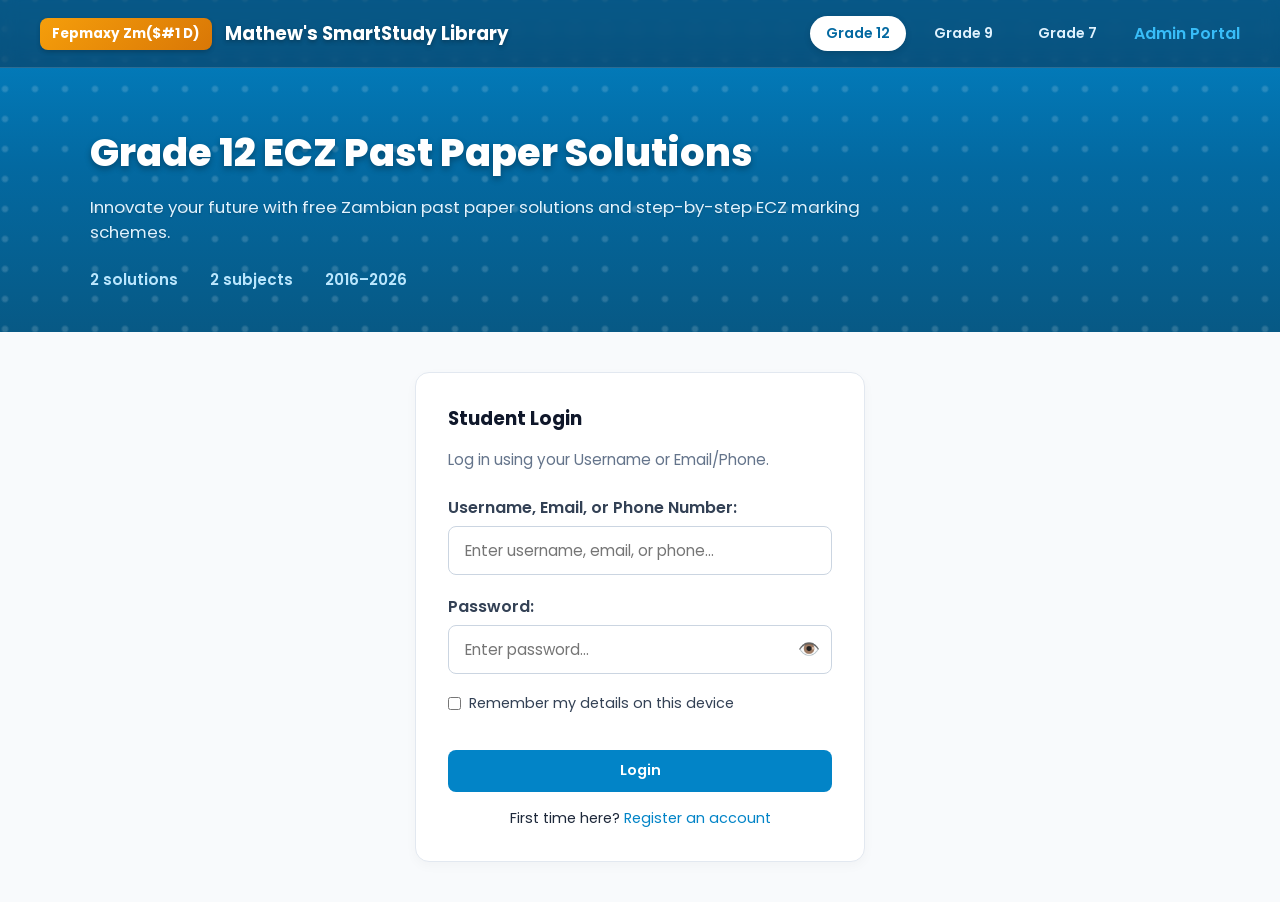
==== index.html @ eaa5ad6e "Add files via upload" ====
<!DOCTYPE html>
<html lang="en">
<head>
  <meta charset="UTF-8">
  <meta name="viewport" content="width=device-width, initial-scale=1.0">
  <title>Mathew's SmartStudy Library | Innovate Your Future</title>
  <link rel="stylesheet" href="css/style.css">
</head>
<body>

  <!-- Water Background Wrapper for Header & Hero -->
  <div class="water-bg-wrapper">
    <!-- Top Header Bar -->
    <header>
      <div class="logo-area">
        <span class="logo-badge">Fepmaxy Zm($#1 D)</span>
        <h1>Mathew's SmartStudy Library</h1>
      </div>
      <nav class="grade-tabs">
        <a href="#" class="grade-tab active" data-level="senior">Grade 12</a>
        <a href="#" class="grade-tab" data-level="junior">Grade 9</a>
        <a href="#" class="grade-tab" data-level="primary">Grade 7</a>
        <a href="admin.html" class="admin-link">Admin Portal</a>
        <button id="headerStudentLogoutBtn" class="header-logout-btn" style="display: none;">Logout</button>
      </nav>
    </header>

    <!-- Hero Banner -->
    <section class="hero-section">
      <div class="hero-content">
        <h2 id="heroTitle">Grade 12 ECZ Past Paper Solutions</h2>
        <p id="heroDesc">Innovate your future with free Zambian past paper solutions and step-by-step ECZ marking schemes.</p>
        <div class="stats-bar">
          <span id="statSolutions">0 solutions</span>
          <span id="statSubjects">0 subjects</span>
          <span id="statYears">2016–2026</span>
        </div>
      </div>
    </section>
  </div>

  <!-- Main Content Area -->
  <main class="container">

    <!-- Student Auth Section -->
    <section id="studentAuthSection" class="admin-box" style="max-width: 450px; margin: 2rem auto;">
      
      <!-- Quick Verification Box -->
      <div id="savedUserLoginBox" style="display: none;">
        <h3 style="margin-bottom: 0.5rem; color: #0f172a;">Welcome Back, <span id="savedUsernameDisplay"></span>!</h3>
        <p style="color: #64748b; margin-bottom: 1.5rem; font-size: 0.95rem;">Enter your password to access the library.</p>
        
        <form id="savedUserForm">
          <div class="form-group">
            <label>Password:</label>
            <div class="password-wrapper">
              <input type="password" id="savedUserPasswordInput" placeholder="Enter password..." required>
              <button type="button" class="toggle-password" id="toggleSavedPass">👁️</button>
            </div>
          </div>
          <button type="submit" class="primary-btn" style="width: 100%;">Verify & Login</button>
        </form>
        <div class="auth-links" style="margin-top: 1rem;">
          <a id="switchAccountBtn">Not you? Switch account</a>
        </div>
        <p id="savedLoginError" style="color: #ef4444; margin-top: 1rem; font-size: 0.9rem; display: none; text-align: center;"></p>
      </div>

      <!-- Full Login / Registration Box -->
      <div id="fullAuthBox">
        <h3 id="authTitle" style="margin-bottom: 1rem; color: #0f172a;">Student Login</h3>
        <p id="authSubtitle" style="color: #64748b; margin-bottom: 1.5rem; font-size: 0.95rem;">Log in using your Username or Email/Phone.</p>
        
        <form id="studentAuthForm">
          <div class="form-group" id="nameFieldGroup" style="display: none;">
            <label>Full Name:</label>
            <input type="text" id="studentNameInput" placeholder="Enter your full name...">
          </div>

          <div class="form-group" id="usernameFieldGroup" style="display: none;">
            <label>Username:</label>
            <input type="text" id="studentUsernameInput" placeholder="Choose a unique username...">
          </div>

          <div class="form-group">
            <label id="identifierLabel">Username, Email, or Phone Number:</label>
            <input type="text" id="studentIdentifierInput" placeholder="Enter username, email, or phone..." required>
          </div>

          <div class="form-group">
            <label>Password:</label>
            <div class="password-wrapper">
              <input type="password" id="studentPasswordInput" placeholder="Enter password..." required>
              <button type="button" class="toggle-password" id="toggleAuthPass">👁️</button>
            </div>
          </div>

          <div class="form-group" style="display: flex; align-items: center; gap: 0.5rem; margin-top: 0.5rem;">
            <input type="checkbox" id="rememberMeCheck" style="width: auto; cursor: pointer;">
            <label for="rememberMeCheck" style="margin-bottom: 0; font-weight: normal; font-size: 0.9rem; cursor: pointer;">Remember my details on this device</label>
          </div>

          <button type="submit" id="authSubmitBtn" class="primary-btn" style="width: 100%; margin-top: 1rem;">Login</button>
        </form>

        <div class="auth-links">
          <span id="authToggleText">First time here? </span>
          <a id="toggleAuthModeBtn">Register an account</a>
        </div>
        <p id="authMessage" style="color: #ef4444; margin-top: 1rem; font-size: 0.9rem; display: none; text-align: center;"></p>
      </div>
    </section>

    <!-- Library Content Section -->
    <div id="studentLibrarySection" style="display: none;">
      <div class="search-filter-box">
        <input type="text" id="searchInput" placeholder="Search subject, year or paper...">
        <div class="subject-pills" id="subjectPillsContainer"></div>
      </div>

      <div class="resource-grid" id="resourceGrid"></div>
    </div>

    <!-- PDF Preview Modal Popup -->
    <div id="pdfModal" style="display: none; position: fixed; top: 0; left: 0; width: 100%; height: 100%; background: rgba(0,0,0,0.7); z-index: 1000; justify-content: center; align-items: center;">
      <div style="background: #fff; width: 90%; max-width: 900px; height: 85%; border-radius: 12px; display: flex; flex-direction: column; overflow: hidden; box-shadow: 0 10px 25px rgba(0,0,0,0.3);">
        <div style="padding: 1rem 1.5rem; background: #0f172a; color: #fff; display: flex; justify-content: space-between; align-items: center;">
          <h3 id="modalPdfTitle" style="font-size: 1.1rem; color: #fff;">PDF Preview</h3>
          <button id="closeModalBtn" style="background: none; border: none; color: #fff; font-size: 1.5rem; cursor: pointer;">&times;</button>
        </div>
        <div style="flex: 1; background: #e2e8f0;">
          <iframe id="pdfFrame" src="" style="width: 100%; height: 100%; border: none;"></iframe>
        </div>
      </div>
    </div>

  </main>

  <script src="js/app.js"></script>
</body>
</html>
---- css/style.css ----
/* Import Google Fonts for high-end modern typography */
@import url('https://fonts.googleapis.com/css2?family=Poppins:wght@400;600;700;800&display=swap');

* {
  box-sizing: border-box;
  margin: 0;
  padding: 0;
  font-family: 'Poppins', sans-serif;
}

body {
  background-color: #f8fafc;
  color: #1e293b;
  line-height: 1.5;
}

/* Animated Blue Water Background Header & Hero */
.water-bg-wrapper {
  background: linear-gradient(180deg, #0284c7 0%, #0369a1 50%, #075985 100%);
  position: relative;
  overflow: hidden;
  color: #ffffff;
}

/* Flowing Water Ripple Effect Overlay */
.water-bg-wrapper::before {
  content: "";
  position: absolute;
  top: -50%;
  left: -50%;
  width: 200%;
  height: 200%;
  background: radial-gradient(circle, rgba(255,255,255,0.15) 10%, transparent 20%);
  background-size: 30px 30px;
  animation: waterFlow 12s linear infinite;
  pointer-events: none;
}

@keyframes waterFlow {
  0% { transform: rotate(0deg) translateY(0); }
  50% { transform: rotate(180deg) translateY(-20px); }
  100% { transform: rotate(360deg) translateY(0); }
}

/* Header Navbar */
header {
  background: rgba(15, 23, 42, 0.4);
  backdrop-filter: blur(8px);
  border-bottom: 1px solid rgba(255, 255, 255, 0.15);
  padding: 1rem 2.5rem;
  display: flex;
  justify-content: space-between;
  align-items: center;
  position: sticky;
  top: 0;
  z-index: 100;
}

.logo-area {
  display: flex;
  align-items: center;
  gap: 0.8rem;
}

.logo-badge {
  background: linear-gradient(135deg, #f59e0b, #d97706);
  color: #fff;
  font-weight: 700;
  padding: 0.35rem 0.75rem;
  border-radius: 8px;
  font-size: 0.85rem;
  box-shadow: 0 2px 4px rgba(0,0,0,0.2);
  white-space: nowrap;
}

header h1 {
  font-size: 1.15rem;
  font-weight: 700;
  color: #ffffff;
  text-shadow: 0 2px 4px rgba(0,0,0,0.3);
}

.grade-tabs {
  display: flex;
  gap: 0.8rem;
  align-items: center;
}

.grade-tab {
  padding: 0.45rem 1rem;
  border-radius: 20px;
  text-decoration: none;
  color: #e0f2fe;
  font-weight: 600;
  font-size: 0.88rem;
  transition: all 0.2s ease;
}

.grade-tab:hover, .grade-tab.active {
  background-color: #ffffff;
  color: #0369a1;
  box-shadow: 0 2px 6px rgba(0,0,0,0.15);
}

header nav a.admin-link {
  color: #38bdf8;
  font-weight: 600;
  text-decoration: none;
  margin-left: 0.5rem;
}

header nav a.admin-link:hover {
  text-decoration: underline;
}

.header-logout-btn {
  color: #fca5a5 !important;
  font-weight: 600;
  cursor: pointer;
  background: rgba(239, 68, 68, 0.2);
  border: 1px solid rgba(239, 68, 68, 0.4);
  font-size: 0.85rem;
  padding: 0.4rem 0.8rem;
  border-radius: 6px;
  transition: all 0.2s;
}

.header-logout-btn:hover {
  background-color: #ef4444;
  color: #fff !important;
}

/* Hero Banner Section */
.hero-section {
  padding: 3.5rem 2.5rem 2.5rem 2.5rem;
  position: relative;
  z-index: 1;
}

.hero-content {
  max-width: 1100px;
  margin: 0 auto;
}

.hero-content h2 {
  font-size: 2.4rem;
  color: #ffffff;
  margin-bottom: 0.8rem;
  font-weight: 800;
  text-shadow: 0 3px 6px rgba(0,0,0,0.3);
}

.hero-content p {
  color: #e0f2fe;
  font-size: 1.05rem;
  max-width: 800px;
  margin-bottom: 1.5rem;
  text-shadow: 0 1px 2px rgba(0,0,0,0.2);
}

.stats-bar {
  display: flex;
  gap: 2rem;
  font-weight: 600;
  color: #bae6fd;
  font-size: 0.95rem;
}

/* Container Layout */
.container {
  max-width: 1100px;
  margin: 2.5rem auto;
  padding: 0 1.5rem;
}

/* Search & Subject Filters */
.search-filter-box {
  background: #ffffff;
  padding: 1.4rem;
  border-radius: 14px;
  box-shadow: 0 4px 12px rgba(0, 0, 0, 0.04);
  border: 1px solid #e2e8f0;
  margin-bottom: 2rem;
}

.search-filter-box input {
  width: 100%;
  padding: 0.85rem 1.1rem;
  font-size: 1rem;
  border: 1px solid #cbd5e1;
  border-radius: 10px;
  outline: none;
  transition: border-color 0.2s;
}

.search-filter-box input:focus {
  border-color: #0284c7;
  box-shadow: 0 0 0 3px rgba(2, 132, 199, 0.15);
}

.subject-pills {
  display: flex;
  flex-wrap: wrap;
  gap: 0.6rem;
  margin-top: 1.2rem;
}

.pill {
  background: #f1f5f9;
  border: 1px solid #cbd5e1;
  color: #334155;
  padding: 0.45rem 1rem;
  border-radius: 20px;
  font-size: 0.88rem;
  font-weight: 600;
  cursor: pointer;
  transition: all 0.2s ease;
}

.pill:hover, .pill.active {
  background: #0284c7;
  border-color: #0284c7;
  color: #ffffff;
  box-shadow: 0 2px 6px rgba(2, 132, 199, 0.3);
}

/* Resource Cards Grid */
.resource-grid {
  display: grid;
  grid-template-columns: repeat(auto-fill, minmax(310px, 1fr));
  gap: 1.6rem;
}

.card {
  background: #ffffff;
  border: 1px solid #e2e8f0;
  border-radius: 14px;
  padding: 1.6rem;
  box-shadow: 0 2px 6px rgba(0,0,0,0.03);
  display: flex;
  flex-direction: column;
  justify-content: space-between;
  transition: transform 0.2s, box-shadow 0.2s;
}

.card:hover {
  transform: translateY(-4px);
  box-shadow: 0 10px 20px rgba(0,0,0,0.06);
}

.card h3 {
  color: #0f172a;
  font-size: 1.15rem;
  margin-bottom: 0.5rem;
  font-weight: 700;
}

.tag {
  display: inline-block;
  background: #e0f2fe;
  color: #0369a1;
  padding: 0.25rem 0.7rem;
  font-size: 0.75rem;
  font-weight: 700;
  border-radius: 20px;
  text-transform: uppercase;
  margin-bottom: 1rem;
}

.card-actions {
  display: flex;
  gap: 0.6rem;
  margin-top: 1.2rem;
}

/* Buttons */
.primary-btn {
  background-color: #0284c7;
  color: white;
  padding: 0.65rem 1.1rem;
  border: none;
  border-radius: 8px;
  font-weight: 600;
  cursor: pointer;
  text-decoration: none;
  text-align: center;
  font-size: 0.9rem;
  transition: background-color 0.2s;
}

.primary-btn:hover { background-color: #0369a1; }

.download-btn {
  background-color: #f59e0b;
  color: white;
  padding: 0.65rem 1.1rem;
  border: none;
  border-radius: 8px;
  font-weight: 600;
  cursor: pointer;
  text-decoration: none;
  text-align: center;
  font-size: 0.9rem;
  transition: background-color 0.2s;
}

.download-btn:hover { background-color: #d97706; }

.danger-btn {
  background-color: #ef4444;
  color: white;
  border: none;
  padding: 0.45rem 0.9rem;
  border-radius: 6px;
  font-weight: 600;
  cursor: pointer;
}

.danger-btn:hover { background-color: #dc2626; }

/* Admin Boxes */
.admin-box {
  background: #ffffff;
  border: 1px solid #e2e8f0;
  border-radius: 14px;
  padding: 2rem;
  margin-bottom: 2rem;
  box-shadow: 0 4px 12px rgba(0,0,0,0.03);
}

.form-group {
  margin-bottom: 1.2rem;
}

.form-group label {
  display: block;
  margin-bottom: 0.4rem;
  font-weight: 600;
  color: #334155;
}

.form-group input, .form-group select {
  width: 100%;
  padding: 0.75rem 1rem;
  border: 1px solid #cbd5e1;
  border-radius: 8px;
  font-size: 0.95rem;
  outline: none;
}

.password-wrapper {
  position: relative;
  display: flex;
  align-items: center;
}

.password-wrapper input { padding-right: 45px; }

.toggle-password {
  position: absolute;
  right: 12px;
  background: none;
  border: none;
  cursor: pointer;
  font-size: 1.1rem;
}

.auth-links {
  margin-top: 1rem;
  text-align: center;
  font-size: 0.9rem;
}

.auth-links a { color: #0284c7; text-decoration: none; cursor: pointer; }
.auth-links a:hover { text-decoration: underline; }
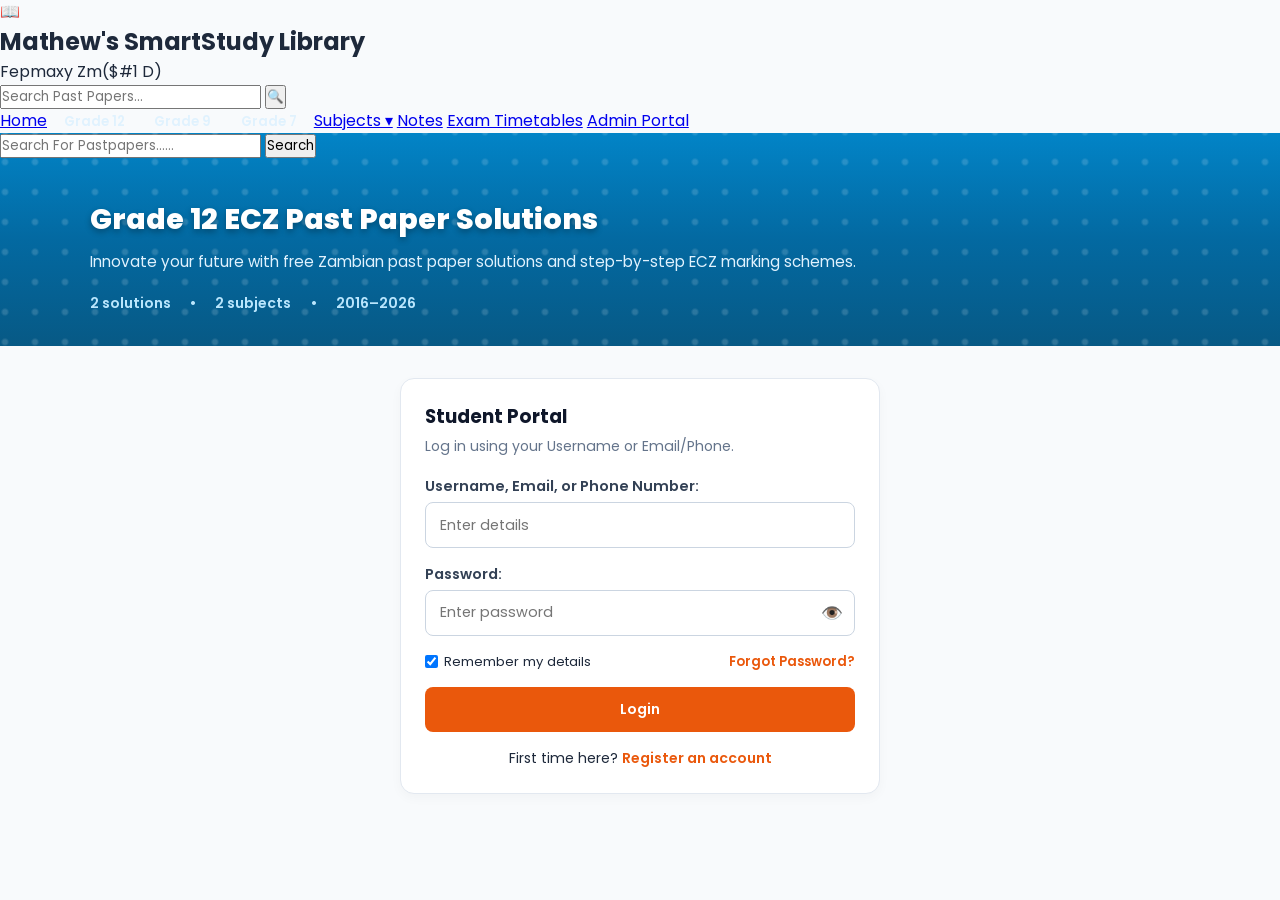
==== commit 03e084ee: "Update index.html" ====
--- a/index.html
+++ b/index.html
@@ -5,137 +5,162 @@
   <meta name="viewport" content="width=device-width, initial-scale=1.0">
   <title>Mathew's SmartStudy Library | Innovate Your Future</title>
   <link rel="stylesheet" href="css/style.css">
+  <link href="https://fonts.googleapis.com/css2?family=Poppins:wght@400;600;700;800&display=swap" rel="stylesheet">
 </head>
 <body>
 
-  <!-- Water Background Wrapper for Header & Hero -->
+  <!-- Top Header with Site Title, Green Badge, and Search -->
+  <div class="top-header">
+    <div class="top-brand">
+      <div class="brand-logo-icon">📖</div>
+      <div class="brand-text">
+        <h2>Mathew's SmartStudy Library</h2>
+        <span class="green-badge">Fepmaxy Zm($#1 D)</span>
+      </div>
+    </div>
+
+    <div class="top-search-box">
+      <input type="text" id="topSearchInput" placeholder="Search Past Papers...">
+      <button class="top-search-btn">🔍</button>
+    </div>
+  </div>
+
+  <!-- Orange Main Navigation Bar -->
+  <nav class="main-navbar">
+    <div class="nav-container">
+      <a href="#" class="nav-item active">Home</a>
+      <a href="#" class="nav-item grade-tab" data-level="senior">Grade 12</a>
+      <a href="#" class="nav-item grade-tab" data-level="junior">Grade 9</a>
+      <a href="#" class="nav-item grade-tab" data-level="primary">Grade 7</a>
+      <a href="#" class="nav-item">Subjects ▾</a>
+      <a href="#" class="nav-item">Notes</a>
+      <a href="#" class="nav-item">Exam Timetables</a>
+      <a href="admin.html" class="nav-item admin-link">Admin Portal</a>
+      <button id="headerStudentLogoutBtn" class="header-logout-btn" style="display: none;">Logout</button>
+    </div>
+  </nav>
+
+  <!-- Blue Water Animation Hero Section -->
   <div class="water-bg-wrapper">
-    <!-- Top Header Bar -->
-    <header>
-      <div class="logo-area">
-        <span class="logo-badge">Fepmaxy Zm($#1 D)</span>
-        <h1>Mathew's SmartStudy Library</h1>
+    <!-- Large Search Bar Bar Inside Water Banner -->
+    <div class="hero-search-container">
+      <div class="pill-search-bar">
+        <input type="text" id="searchInput" placeholder="Search For Pastpapers......">
+        <button class="pill-search-btn">Search</button>
       </div>
-      <nav class="grade-tabs">
-        <a href="#" class="grade-tab active" data-level="senior">Grade 12</a>
-        <a href="#" class="grade-tab" data-level="junior">Grade 9</a>
-        <a href="#" class="grade-tab" data-level="primary">Grade 7</a>
-        <a href="admin.html" class="admin-link">Admin Portal</a>
-        <button id="headerStudentLogoutBtn" class="header-logout-btn" style="display: none;">Logout</button>
-      </nav>
-    </header>
+    </div>
 
-    <!-- Hero Banner -->
-    <section class="hero-section">
+    <div class="hero-section">
       <div class="hero-content">
         <h2 id="heroTitle">Grade 12 ECZ Past Paper Solutions</h2>
-        <p id="heroDesc">Innovate your future with free Zambian past paper solutions and step-by-step ECZ marking schemes.</p>
+        <p>Innovate your future with free Zambian past paper solutions and step-by-step ECZ marking schemes.</p>
         <div class="stats-bar">
-          <span id="statSolutions">0 solutions</span>
-          <span id="statSubjects">0 subjects</span>
+          <span id="statSolutions">0 solutions</span> • 
+          <span id="statSubjects">0 subjects</span> • 
           <span id="statYears">2016–2026</span>
         </div>
       </div>
-    </section>
+    </div>
   </div>
 
-  <!-- Main Content Area -->
-  <main class="container">
+  <!-- Main Content Container -->
+  <div class="container">
 
     <!-- Student Auth Section -->
-    <section id="studentAuthSection" class="admin-box" style="max-width: 450px; margin: 2rem auto;">
+    <section id="studentAuthSection" class="admin-box" style="max-width: 480px; margin: 2rem auto;">
       
-      <!-- Quick Verification Box -->
-      <div id="savedUserLoginBox" style="display: none;">
-        <h3 style="margin-bottom: 0.5rem; color: #0f172a;">Welcome Back, <span id="savedUsernameDisplay"></span>!</h3>
-        <p style="color: #64748b; margin-bottom: 1.5rem; font-size: 0.95rem;">Enter your password to access the library.</p>
-        
+      <!-- Saved User Quick Login -->
+      <div id="savedUserLoginBox" style="display: none; text-align: center;">
+        <h3 style="margin-bottom: 0.5rem; color: #0f172a;">Welcome Back!</h3>
+        <p style="color: #64748b; font-size: 0.9rem; margin-bottom: 1rem;">
+          Logged in as: <strong id="savedUsernameDisplay" style="color: #0284c7;"></strong>
+        </p>
         <form id="savedUserForm">
           <div class="form-group">
-            <label>Password:</label>
             <div class="password-wrapper">
-              <input type="password" id="savedUserPasswordInput" placeholder="Enter password..." required>
-              <button type="button" class="toggle-password" id="toggleSavedPass">👁️</button>
+              <input type="password" id="savedUserPasswordInput" placeholder="Enter password" required>
+              <button type="button" id="toggleSavedPass" class="toggle-password">👁️</button>
             </div>
           </div>
-          <button type="submit" class="primary-btn" style="width: 100%;">Verify & Login</button>
+          <button type="submit" class="primary-btn" style="width: 100%; padding: 0.75rem;">Unlock Library</button>
         </form>
-        <div class="auth-links" style="margin-top: 1rem;">
-          <a id="switchAccountBtn">Not you? Switch account</a>
+        <div class="auth-links">
+          <a id="switchAccountBtn">Switch Account</a>
         </div>
-        <p id="savedLoginError" style="color: #ef4444; margin-top: 1rem; font-size: 0.9rem; display: none; text-align: center;"></p>
+        <p id="savedLoginError" style="color: #ef4444; font-size: 0.85rem; display: none; margin-top: 0.5rem;"></p>
       </div>
 
-      <!-- Full Login / Registration Box -->
+      <!-- Registration / Standard Login -->
       <div id="fullAuthBox">
-        <h3 id="authTitle" style="margin-bottom: 1rem; color: #0f172a;">Student Login</h3>
-        <p id="authSubtitle" style="color: #64748b; margin-bottom: 1.5rem; font-size: 0.95rem;">Log in using your Username or Email/Phone.</p>
+        <h3 id="authTitle" style="color: #0f172a; margin-bottom: 0.3rem;">Student Portal</h3>
+        <p id="authSubtitle" style="color: #64748b; font-size: 0.88rem; margin-bottom: 1.2rem;">Log in using your Username or Email/Phone.</p>
         
         <form id="studentAuthForm">
           <div class="form-group" id="nameFieldGroup" style="display: none;">
             <label>Full Name:</label>
-            <input type="text" id="studentNameInput" placeholder="Enter your full name...">
+            <input type="text" id="studentNameInput" placeholder="e.g. Mathews Chanda">
           </div>
 
           <div class="form-group" id="usernameFieldGroup" style="display: none;">
             <label>Username:</label>
-            <input type="text" id="studentUsernameInput" placeholder="Choose a unique username...">
+            <input type="text" id="studentUsernameInput" placeholder="Choose a unique username">
           </div>
 
           <div class="form-group">
             <label id="identifierLabel">Username, Email, or Phone Number:</label>
-            <input type="text" id="studentIdentifierInput" placeholder="Enter username, email, or phone..." required>
+            <input type="text" id="studentIdentifierInput" placeholder="Enter details" required>
           </div>
 
           <div class="form-group">
             <label>Password:</label>
             <div class="password-wrapper">
-              <input type="password" id="studentPasswordInput" placeholder="Enter password..." required>
-              <button type="button" class="toggle-password" id="toggleAuthPass">👁️</button>
+              <input type="password" id="studentPasswordInput" placeholder="Enter password" required>
+              <button type="button" id="toggleAuthPass" class="toggle-password">👁️</button>
             </div>
           </div>
 
-          <div class="form-group" style="display: flex; align-items: center; gap: 0.5rem; margin-top: 0.5rem;">
-            <input type="checkbox" id="rememberMeCheck" style="width: auto; cursor: pointer;">
-            <label for="rememberMeCheck" style="margin-bottom: 0; font-weight: normal; font-size: 0.9rem; cursor: pointer;">Remember my details on this device</label>
+          <div style="display: flex; justify-content: space-between; align-items: center; margin-bottom: 1rem; font-size: 0.82rem;">
+            <label style="display: flex; align-items: center; gap: 0.4rem; cursor: pointer;">
+              <input type="checkbox" id="rememberMeCheck" checked> Remember my details
+            </label>
+            <a id="studentForgotPassBtn" style="color: #ea580c; cursor: pointer; font-weight: 600;">Forgot Password?</a>
           </div>
 
-          <button type="submit" id="authSubmitBtn" class="primary-btn" style="width: 100%; margin-top: 1rem;">Login</button>
+          <button type="submit" id="authSubmitBtn" class="primary-btn" style="width: 100%; padding: 0.75rem; background: #ea580c;">Login</button>
         </form>
 
         <div class="auth-links">
           <span id="authToggleText">First time here? </span>
-          <a id="toggleAuthModeBtn">Register an account</a>
+          <a id="toggleAuthModeBtn" style="color: #ea580c; font-weight: 600;">Register an account</a>
         </div>
-        <p id="authMessage" style="color: #ef4444; margin-top: 1rem; font-size: 0.9rem; display: none; text-align: center;"></p>
+        <p id="authMessage" style="color: #ef4444; font-size: 0.85rem; display: none; margin-top: 0.8rem; text-align: center;"></p>
       </div>
+
     </section>
 
-    <!-- Library Content Section -->
-    <div id="studentLibrarySection" style="display: none;">
+    <!-- Student Library Resources Section -->
+    <section id="studentLibrarySection" style="display: none;">
       <div class="search-filter-box">
-        <input type="text" id="searchInput" placeholder="Search subject, year or paper...">
-        <div class="subject-pills" id="subjectPillsContainer"></div>
+        <h4 style="margin-bottom: 0.6rem; color: #1e293b;">Filter Solutions by Subject:</h4>
+        <div id="subjectPillsContainer" class="subject-pills"></div>
       </div>
 
-      <div class="resource-grid" id="resourceGrid"></div>
+      <div id="resourceGrid" class="resource-grid"></div>
+    </section>
+
+  </div>
+
+  <!-- PDF Preview Modal -->
+  <div id="pdfModal" style="display: none; position: fixed; inset: 0; background: rgba(0,0,0,0.7); z-index: 1000; justify-content: center; align-items: center; padding: 1rem;">
+    <div style="background: white; width: 100%; max-width: 900px; height: 85vh; border-radius: 12px; display: flex; flex-direction: column; overflow: hidden;">
+      <div style="padding: 1rem; background: #0f172a; color: white; display: flex; justify-content: space-between; align-items: center;">
+        <h3 id="modalPdfTitle" style="font-size: 1rem;">PDF Preview</h3>
+        <button id="closeModalBtn" style="background: #ef4444; color: white; border: none; padding: 0.4rem 0.8rem; border-radius: 6px; cursor: pointer;">Close</button>
+      </div>
+      <iframe id="pdfFrame" style="width: 100%; height: 100%; border: none;"></iframe>
     </div>
-
-    <!-- PDF Preview Modal Popup -->
-    <div id="pdfModal" style="display: none; position: fixed; top: 0; left: 0; width: 100%; height: 100%; background: rgba(0,0,0,0.7); z-index: 1000; justify-content: center; align-items: center;">
-      <div style="background: #fff; width: 90%; max-width: 900px; height: 85%; border-radius: 12px; display: flex; flex-direction: column; overflow: hidden; box-shadow: 0 10px 25px rgba(0,0,0,0.3);">
-        <div style="padding: 1rem 1.5rem; background: #0f172a; color: #fff; display: flex; justify-content: space-between; align-items: center;">
-          <h3 id="modalPdfTitle" style="font-size: 1.1rem; color: #fff;">PDF Preview</h3>
-          <button id="closeModalBtn" style="background: none; border: none; color: #fff; font-size: 1.5rem; cursor: pointer;">&times;</button>
-        </div>
-        <div style="flex: 1; background: #e2e8f0;">
-          <iframe id="pdfFrame" src="" style="width: 100%; height: 100%; border: none;"></iframe>
-        </div>
-      </div>
-    </div>
-
-  </main>
+  </div>
 
   <script src="js/app.js"></script>
 </body>
-</html>+</html>
--- a/css/style.css
+++ b/css/style.css
@@ -1,375 +1,381 @@
-/* Import Google Fonts for high-end modern typography */
-@import url('https://fonts.googleapis.com/css2?family=Poppins:wght@400;600;700;800&display=swap');
-
-* {
-  box-sizing: border-box;
-  margin: 0;
-  padding: 0;
-  font-family: 'Poppins', sans-serif;
-}
-
-body {
-  background-color: #f8fafc;
-  color: #1e293b;
-  line-height: 1.5;
-}
-
-/* Animated Blue Water Background Header & Hero */
-.water-bg-wrapper {
-  background: linear-gradient(180deg, #0284c7 0%, #0369a1 50%, #075985 100%);
-  position: relative;
-  overflow: hidden;
-  color: #ffffff;
-}
-
-/* Flowing Water Ripple Effect Overlay */
-.water-bg-wrapper::before {
-  content: "";
-  position: absolute;
-  top: -50%;
-  left: -50%;
-  width: 200%;
-  height: 200%;
-  background: radial-gradient(circle, rgba(255,255,255,0.15) 10%, transparent 20%);
-  background-size: 30px 30px;
-  animation: waterFlow 12s linear infinite;
-  pointer-events: none;
-}
-
-@keyframes waterFlow {
-  0% { transform: rotate(0deg) translateY(0); }
-  50% { transform: rotate(180deg) translateY(-20px); }
-  100% { transform: rotate(360deg) translateY(0); }
-}
-
-/* Header Navbar */
-header {
-  background: rgba(15, 23, 42, 0.4);
-  backdrop-filter: blur(8px);
-  border-bottom: 1px solid rgba(255, 255, 255, 0.15);
-  padding: 1rem 2.5rem;
-  display: flex;
-  justify-content: space-between;
-  align-items: center;
-  position: sticky;
-  top: 0;
-  z-index: 100;
-}
-
-.logo-area {
-  display: flex;
-  align-items: center;
-  gap: 0.8rem;
-}
-
-.logo-badge {
-  background: linear-gradient(135deg, #f59e0b, #d97706);
-  color: #fff;
-  font-weight: 700;
-  padding: 0.35rem 0.75rem;
-  border-radius: 8px;
-  font-size: 0.85rem;
-  box-shadow: 0 2px 4px rgba(0,0,0,0.2);
-  white-space: nowrap;
-}
-
-header h1 {
-  font-size: 1.15rem;
-  font-weight: 700;
-  color: #ffffff;
-  text-shadow: 0 2px 4px rgba(0,0,0,0.3);
-}
-
-.grade-tabs {
-  display: flex;
-  gap: 0.8rem;
-  align-items: center;
-}
-
-.grade-tab {
-  padding: 0.45rem 1rem;
-  border-radius: 20px;
-  text-decoration: none;
-  color: #e0f2fe;
-  font-weight: 600;
-  font-size: 0.88rem;
-  transition: all 0.2s ease;
-}
-
-.grade-tab:hover, .grade-tab.active {
-  background-color: #ffffff;
-  color: #0369a1;
-  box-shadow: 0 2px 6px rgba(0,0,0,0.15);
-}
-
-header nav a.admin-link {
-  color: #38bdf8;
-  font-weight: 600;
-  text-decoration: none;
-  margin-left: 0.5rem;
-}
-
-header nav a.admin-link:hover {
-  text-decoration: underline;
-}
-
-.header-logout-btn {
-  color: #fca5a5 !important;
-  font-weight: 600;
-  cursor: pointer;
-  background: rgba(239, 68, 68, 0.2);
-  border: 1px solid rgba(239, 68, 68, 0.4);
-  font-size: 0.85rem;
-  padding: 0.4rem 0.8rem;
-  border-radius: 6px;
-  transition: all 0.2s;
-}
-
-.header-logout-btn:hover {
-  background-color: #ef4444;
-  color: #fff !important;
-}
-
-/* Hero Banner Section */
-.hero-section {
-  padding: 3.5rem 2.5rem 2.5rem 2.5rem;
-  position: relative;
-  z-index: 1;
-}
-
-.hero-content {
-  max-width: 1100px;
-  margin: 0 auto;
-}
-
-.hero-content h2 {
-  font-size: 2.4rem;
-  color: #ffffff;
-  margin-bottom: 0.8rem;
-  font-weight: 800;
-  text-shadow: 0 3px 6px rgba(0,0,0,0.3);
-}
-
-.hero-content p {
-  color: #e0f2fe;
-  font-size: 1.05rem;
-  max-width: 800px;
-  margin-bottom: 1.5rem;
-  text-shadow: 0 1px 2px rgba(0,0,0,0.2);
-}
-
-.stats-bar {
-  display: flex;
-  gap: 2rem;
-  font-weight: 600;
-  color: #bae6fd;
-  font-size: 0.95rem;
-}
-
-/* Container Layout */
-.container {
-  max-width: 1100px;
-  margin: 2.5rem auto;
-  padding: 0 1.5rem;
-}
-
-/* Search & Subject Filters */
-.search-filter-box {
-  background: #ffffff;
-  padding: 1.4rem;
-  border-radius: 14px;
-  box-shadow: 0 4px 12px rgba(0, 0, 0, 0.04);
-  border: 1px solid #e2e8f0;
-  margin-bottom: 2rem;
-}
-
-.search-filter-box input {
-  width: 100%;
-  padding: 0.85rem 1.1rem;
-  font-size: 1rem;
-  border: 1px solid #cbd5e1;
-  border-radius: 10px;
-  outline: none;
-  transition: border-color 0.2s;
-}
-
-.search-filter-box input:focus {
-  border-color: #0284c7;
-  box-shadow: 0 0 0 3px rgba(2, 132, 199, 0.15);
-}
-
-.subject-pills {
-  display: flex;
-  flex-wrap: wrap;
-  gap: 0.6rem;
-  margin-top: 1.2rem;
-}
-
-.pill {
-  background: #f1f5f9;
-  border: 1px solid #cbd5e1;
-  color: #334155;
-  padding: 0.45rem 1rem;
-  border-radius: 20px;
-  font-size: 0.88rem;
-  font-weight: 600;
-  cursor: pointer;
-  transition: all 0.2s ease;
-}
-
-.pill:hover, .pill.active {
-  background: #0284c7;
-  border-color: #0284c7;
-  color: #ffffff;
-  box-shadow: 0 2px 6px rgba(2, 132, 199, 0.3);
-}
-
-/* Resource Cards Grid */
-.resource-grid {
-  display: grid;
-  grid-template-columns: repeat(auto-fill, minmax(310px, 1fr));
-  gap: 1.6rem;
-}
-
-.card {
-  background: #ffffff;
-  border: 1px solid #e2e8f0;
-  border-radius: 14px;
-  padding: 1.6rem;
-  box-shadow: 0 2px 6px rgba(0,0,0,0.03);
-  display: flex;
-  flex-direction: column;
-  justify-content: space-between;
-  transition: transform 0.2s, box-shadow 0.2s;
-}
-
-.card:hover {
-  transform: translateY(-4px);
-  box-shadow: 0 10px 20px rgba(0,0,0,0.06);
-}
-
-.card h3 {
-  color: #0f172a;
-  font-size: 1.15rem;
-  margin-bottom: 0.5rem;
-  font-weight: 700;
-}
-
-.tag {
-  display: inline-block;
-  background: #e0f2fe;
-  color: #0369a1;
-  padding: 0.25rem 0.7rem;
-  font-size: 0.75rem;
-  font-weight: 700;
-  border-radius: 20px;
-  text-transform: uppercase;
-  margin-bottom: 1rem;
-}
-
-.card-actions {
-  display: flex;
-  gap: 0.6rem;
-  margin-top: 1.2rem;
-}
-
-/* Buttons */
-.primary-btn {
-  background-color: #0284c7;
-  color: white;
-  padding: 0.65rem 1.1rem;
-  border: none;
-  border-radius: 8px;
-  font-weight: 600;
-  cursor: pointer;
-  text-decoration: none;
-  text-align: center;
-  font-size: 0.9rem;
-  transition: background-color 0.2s;
-}
-
-.primary-btn:hover { background-color: #0369a1; }
-
-.download-btn {
-  background-color: #f59e0b;
-  color: white;
-  padding: 0.65rem 1.1rem;
-  border: none;
-  border-radius: 8px;
-  font-weight: 600;
-  cursor: pointer;
-  text-decoration: none;
-  text-align: center;
-  font-size: 0.9rem;
-  transition: background-color 0.2s;
-}
-
-.download-btn:hover { background-color: #d97706; }
-
-.danger-btn {
-  background-color: #ef4444;
-  color: white;
-  border: none;
-  padding: 0.45rem 0.9rem;
-  border-radius: 6px;
-  font-weight: 600;
-  cursor: pointer;
-}
-
-.danger-btn:hover { background-color: #dc2626; }
-
-/* Admin Boxes */
-.admin-box {
-  background: #ffffff;
-  border: 1px solid #e2e8f0;
-  border-radius: 14px;
-  padding: 2rem;
-  margin-bottom: 2rem;
-  box-shadow: 0 4px 12px rgba(0,0,0,0.03);
-}
-
-.form-group {
-  margin-bottom: 1.2rem;
-}
-
-.form-group label {
-  display: block;
-  margin-bottom: 0.4rem;
-  font-weight: 600;
-  color: #334155;
-}
-
-.form-group input, .form-group select {
-  width: 100%;
-  padding: 0.75rem 1rem;
-  border: 1px solid #cbd5e1;
-  border-radius: 8px;
-  font-size: 0.95rem;
-  outline: none;
-}
-
-.password-wrapper {
-  position: relative;
-  display: flex;
-  align-items: center;
-}
-
-.password-wrapper input { padding-right: 45px; }
-
-.toggle-password {
-  position: absolute;
-  right: 12px;
-  background: none;
-  border: none;
-  cursor: pointer;
-  font-size: 1.1rem;
-}
-
-.auth-links {
-  margin-top: 1rem;
-  text-align: center;
-  font-size: 0.9rem;
-}
-
-.auth-links a { color: #0284c7; text-decoration: none; cursor: pointer; }
-.auth-links a:hover { text-decoration: underline; }+/* Import Google Fonts for modern typography */
+@import url('https://fonts.googleapis.com/css2?family=Poppins:wght@400;600;700;800&display=swap');
+
+* {
+  box-sizing: border-box;
+  margin: 0;
+  padding: 0;
+  font-family: 'Poppins', sans-serif;
+}
+
+body {
+  background-color: #f8fafc;
+  color: #1e293b;
+  line-height: 1.5;
+}
+
+/* Animated Blue Water Background Header & Hero */
+.water-bg-wrapper {
+  background: linear-gradient(180deg, #0284c7 0%, #0369a1 50%, #075985 100%);
+  position: relative;
+  overflow: hidden;
+  color: #ffffff;
+}
+
+.water-bg-wrapper::before {
+  content: "";
+  position: absolute;
+  top: -50%;
+  left: -50%;
+  width: 200%;
+  height: 200%;
+  background: radial-gradient(circle, rgba(255,255,255,0.15) 10%, transparent 20%);
+  background-size: 30px 30px;
+  animation: waterFlow 12s linear infinite;
+  pointer-events: none;
+}
+
+@keyframes waterFlow {
+  0% { transform: rotate(0deg) translateY(0); }
+  50% { transform: rotate(180deg) translateY(-20px); }
+  100% { transform: rotate(360deg) translateY(0); }
+}
+
+/* Header Navbar */
+header {
+  background: rgba(15, 23, 42, 0.4);
+  backdrop-filter: blur(8px);
+  border-bottom: 1px solid rgba(255, 255, 255, 0.15);
+  padding: 1rem 1.5rem;
+  display: flex;
+  justify-content: space-between;
+  align-items: center;
+  position: sticky;
+  top: 0;
+  z-index: 100;
+  flex-wrap: wrap;
+  gap: 0.8rem;
+}
+
+.logo-area {
+  display: flex;
+  align-items: center;
+  gap: 0.6rem;
+}
+
+.logo-badge {
+  background: linear-gradient(135deg, #f59e0b, #d97706);
+  color: #fff;
+  font-weight: 700;
+  padding: 0.3rem 0.6rem;
+  border-radius: 8px;
+  font-size: 0.8rem;
+  box-shadow: 0 2px 4px rgba(0,0,0,0.2);
+  white-space: nowrap;
+}
+
+header h1 {
+  font-size: 1.05rem;
+  font-weight: 700;
+  color: #ffffff;
+  text-shadow: 0 2px 4px rgba(0,0,0,0.3);
+}
+
+.grade-tabs {
+  display: flex;
+  gap: 0.5rem;
+  align-items: center;
+  overflow-x: auto;
+  max-width: 100%;
+  padding-bottom: 0.2rem;
+}
+
+.grade-tab {
+  padding: 0.4rem 0.8rem;
+  border-radius: 20px;
+  text-decoration: none;
+  color: #e0f2fe;
+  font-weight: 600;
+  font-size: 0.82rem;
+  white-space: nowrap;
+  transition: all 0.2s ease;
+}
+
+.grade-tab:hover, .grade-tab.active {
+  background-color: #ffffff;
+  color: #0369a1;
+  box-shadow: 0 2px 6px rgba(0,0,0,0.15);
+}
+
+header nav a.admin-link {
+  color: #38bdf8;
+  font-weight: 600;
+  text-decoration: none;
+  font-size: 0.85rem;
+  white-space: nowrap;
+}
+
+.header-logout-btn {
+  color: #ffffff !important;
+  font-weight: 600;
+  cursor: pointer;
+  background: #ef4444;
+  border: none;
+  font-size: 0.8rem;
+  padding: 0.35rem 0.75rem;
+  border-radius: 6px;
+  white-space: nowrap;
+  transition: background 0.2s;
+}
+
+.header-logout-btn:hover {
+  background-color: #dc2626;
+}
+
+/* Hero Banner Section */
+.hero-section {
+  padding: 2.5rem 1.5rem 2rem 1.5rem;
+  position: relative;
+  z-index: 1;
+}
+
+.hero-content {
+  max-width: 1100px;
+  margin: 0 auto;
+}
+
+.hero-content h2 {
+  font-size: 1.8rem;
+  color: #ffffff;
+  margin-bottom: 0.6rem;
+  font-weight: 800;
+  text-shadow: 0 3px 6px rgba(0,0,0,0.3);
+}
+
+.hero-content p {
+  color: #e0f2fe;
+  font-size: 0.95rem;
+  max-width: 800px;
+  margin-bottom: 1.2rem;
+}
+
+.stats-bar {
+  display: flex;
+  gap: 1.2rem;
+  font-weight: 600;
+  color: #bae6fd;
+  font-size: 0.88rem;
+  flex-wrap: wrap;
+}
+
+/* Container Layout */
+.container {
+  max-width: 1100px;
+  margin: 1.5rem auto;
+  padding: 0 1rem;
+}
+
+/* Search & Subject Filters */
+.search-filter-box {
+  background: #ffffff;
+  padding: 1.2rem;
+  border-radius: 14px;
+  box-shadow: 0 4px 12px rgba(0, 0, 0, 0.04);
+  border: 1px solid #e2e8f0;
+  margin-bottom: 1.5rem;
+}
+
+.search-filter-box input {
+  width: 100%;
+  padding: 0.75rem 1rem;
+  font-size: 0.95rem;
+  border: 1px solid #cbd5e1;
+  border-radius: 10px;
+  outline: none;
+}
+
+.subject-pills {
+  display: flex;
+  flex-wrap: wrap;
+  gap: 0.5rem;
+  margin-top: 1rem;
+}
+
+.pill {
+  background: #f1f5f9;
+  border: 1px solid #cbd5e1;
+  color: #334155;
+  padding: 0.35rem 0.8rem;
+  border-radius: 20px;
+  font-size: 0.82rem;
+  font-weight: 600;
+  cursor: pointer;
+}
+
+.pill:hover, .pill.active {
+  background: #0284c7;
+  border-color: #0284c7;
+  color: #ffffff;
+}
+
+/* Resource Cards Grid */
+.resource-grid {
+  display: grid;
+  grid-template-columns: repeat(auto-fill, minmax(280px, 1fr));
+  gap: 1.2rem;
+}
+
+.card {
+  background: #ffffff;
+  border: 1px solid #e2e8f0;
+  border-radius: 14px;
+  padding: 1.3rem;
+  box-shadow: 0 2px 6px rgba(0,0,0,0.03);
+  display: flex;
+  flex-direction: column;
+  justify-content: space-between;
+}
+
+.card h3 {
+  color: #0f172a;
+  font-size: 1.05rem;
+  margin-bottom: 0.4rem;
+  font-weight: 700;
+}
+
+.tag {
+  display: inline-block;
+  background: #e0f2fe;
+  color: #0369a1;
+  padding: 0.2rem 0.6rem;
+  font-size: 0.72rem;
+  font-weight: 700;
+  border-radius: 20px;
+  text-transform: uppercase;
+  margin-bottom: 0.8rem;
+}
+
+.card-actions {
+  display: flex;
+  gap: 0.5rem;
+  margin-top: 1rem;
+}
+
+/* Buttons */
+.primary-btn {
+  background-color: #0284c7;
+  color: white;
+  padding: 0.6rem 1rem;
+  border: none;
+  border-radius: 8px;
+  font-weight: 600;
+  cursor: pointer;
+  text-decoration: none;
+  text-align: center;
+  font-size: 0.88rem;
+}
+
+.primary-btn:hover { background-color: #0369a1; }
+
+.download-btn {
+  background-color: #f59e0b;
+  color: white;
+  padding: 0.6rem 1rem;
+  border: none;
+  border-radius: 8px;
+  font-weight: 600;
+  cursor: pointer;
+  text-decoration: none;
+  text-align: center;
+  font-size: 0.88rem;
+}
+
+.download-btn:hover { background-color: #d97706; }
+
+.danger-btn {
+  background-color: #ef4444;
+  color: white;
+  border: none;
+  padding: 0.45rem 0.8rem;
+  border-radius: 6px;
+  font-weight: 600;
+  cursor: pointer;
+}
+
+/* Admin Boxes */
+.admin-box {
+  background: #ffffff;
+  border: 1px solid #e2e8f0;
+  border-radius: 14px;
+  padding: 1.5rem;
+  margin-bottom: 1.5rem;
+  box-shadow: 0 4px 12px rgba(0,0,0,0.03);
+}
+
+.form-group {
+  margin-bottom: 1rem;
+}
+
+.form-group label {
+  display: block;
+  margin-bottom: 0.3rem;
+  font-weight: 600;
+  color: #334155;
+  font-size: 0.9rem;
+}
+
+.form-group input, .form-group select {
+  width: 100%;
+  padding: 0.7rem 0.9rem;
+  border: 1px solid #cbd5e1;
+  border-radius: 8px;
+  font-size: 0.9rem;
+  outline: none;
+}
+
+.password-wrapper {
+  position: relative;
+  display: flex;
+  align-items: center;
+}
+
+.password-wrapper input { padding-right: 45px; }
+
+.toggle-password {
+  position: absolute;
+  right: 12px;
+  background: none;
+  border: none;
+  cursor: pointer;
+  font-size: 1.1rem;
+}
+
+.auth-links {
+  margin-top: 1rem;
+  text-align: center;
+  font-size: 0.88rem;
+}
+
+.auth-links a { color: #0284c7; text-decoration: none; cursor: pointer; }
+
+/* Responsive Mobile Rules */
+@media (max-width: 768px) {
+  header {
+    flex-direction: column;
+    align-items: flex-start;
+    padding: 0.8rem 1rem;
+  }
+  
+  .grade-tabs {
+    width: 100%;
+    justify-content: flex-start;
+  }
+
+  .hero-content h2 {
+    font-size: 1.5rem;
+  }
+  
+  .resource-grid {
+    grid-template-columns: 1fr;
+  }
+}
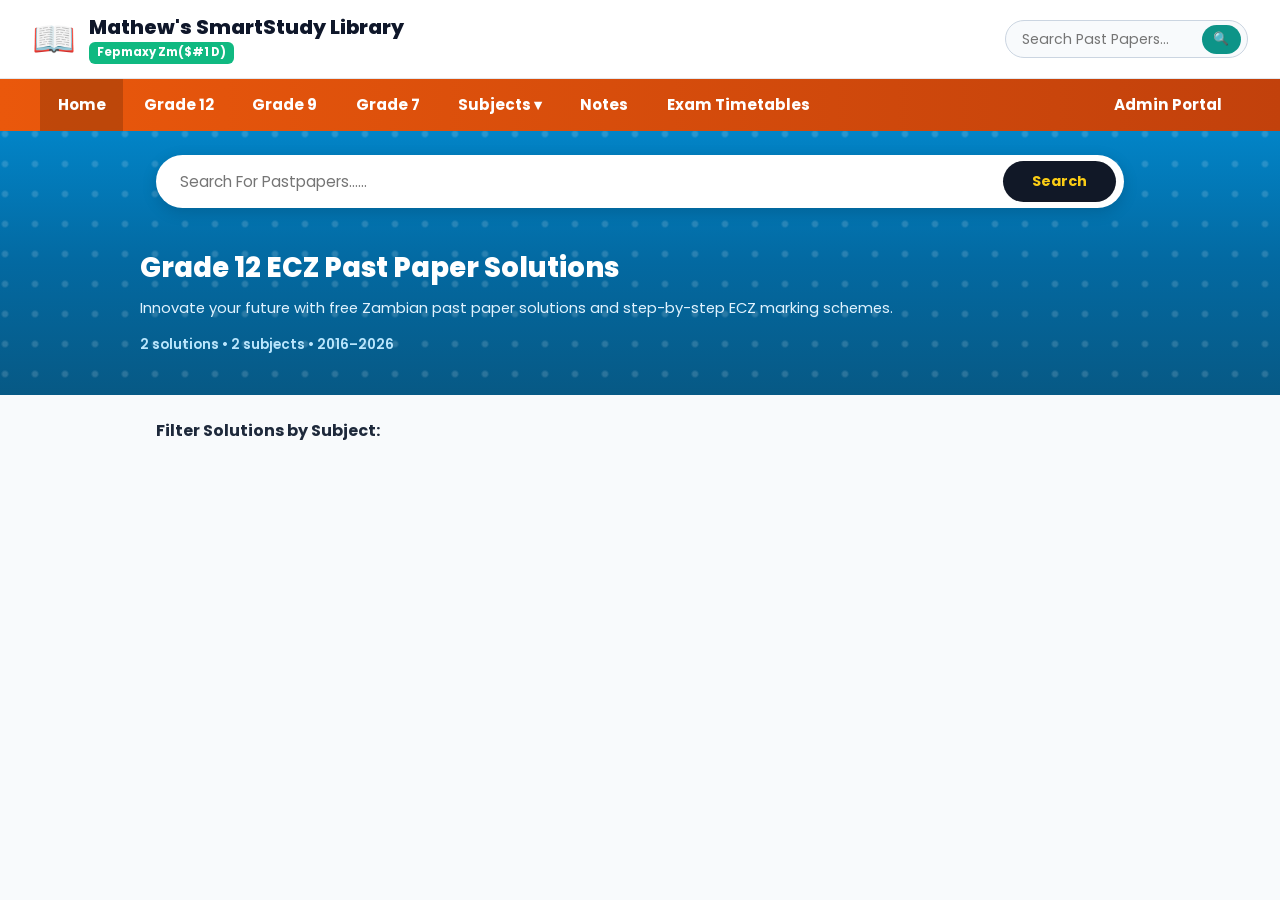
==== commit 2ec0b478: "Update index.html" ====
--- a/index.html
+++ b/index.html
@@ -9,7 +9,7 @@
 </head>
 <body>
 
-  <!-- Top Header with Site Title, Green Badge, and Search -->
+  <!-- Top Header with Branding and Search -->
   <div class="top-header">
     <div class="top-brand">
       <div class="brand-logo-icon">📖</div>
@@ -35,14 +35,12 @@
       <a href="#" class="nav-item">Subjects ▾</a>
       <a href="#" class="nav-item">Notes</a>
       <a href="#" class="nav-item">Exam Timetables</a>
-      <a href="admin.html" class="nav-item admin-link">Admin Portal</a>
-      <button id="headerStudentLogoutBtn" class="header-logout-btn" style="display: none;">Logout</button>
+      <a href="admin.html" class="nav-item admin-link" style="margin-left: auto;">Admin Portal</a>
     </div>
   </nav>
 
   <!-- Blue Water Animation Hero Section -->
   <div class="water-bg-wrapper">
-    <!-- Large Search Bar Bar Inside Water Banner -->
     <div class="hero-search-container">
       <div class="pill-search-bar">
         <input type="text" id="searchInput" placeholder="Search For Pastpapers......">
@@ -63,91 +61,15 @@
     </div>
   </div>
 
-  <!-- Main Content Container -->
+  <!-- Direct Access Library Content -->
   <div class="container">
+    <div class="search-filter-box">
+      <h4 style="margin-bottom: 0.6rem; color: #1e293b;">Filter Solutions by Subject:</h4>
+      <div id="subjectPillsContainer" class="subject-pills"></div>
+    </div>
 
-    <!-- Student Auth Section -->
-    <section id="studentAuthSection" class="admin-box" style="max-width: 480px; margin: 2rem auto;">
-      
-      <!-- Saved User Quick Login -->
-      <div id="savedUserLoginBox" style="display: none; text-align: center;">
-        <h3 style="margin-bottom: 0.5rem; color: #0f172a;">Welcome Back!</h3>
-        <p style="color: #64748b; font-size: 0.9rem; margin-bottom: 1rem;">
-          Logged in as: <strong id="savedUsernameDisplay" style="color: #0284c7;"></strong>
-        </p>
-        <form id="savedUserForm">
-          <div class="form-group">
-            <div class="password-wrapper">
-              <input type="password" id="savedUserPasswordInput" placeholder="Enter password" required>
-              <button type="button" id="toggleSavedPass" class="toggle-password">👁️</button>
-            </div>
-          </div>
-          <button type="submit" class="primary-btn" style="width: 100%; padding: 0.75rem;">Unlock Library</button>
-        </form>
-        <div class="auth-links">
-          <a id="switchAccountBtn">Switch Account</a>
-        </div>
-        <p id="savedLoginError" style="color: #ef4444; font-size: 0.85rem; display: none; margin-top: 0.5rem;"></p>
-      </div>
-
-      <!-- Registration / Standard Login -->
-      <div id="fullAuthBox">
-        <h3 id="authTitle" style="color: #0f172a; margin-bottom: 0.3rem;">Student Portal</h3>
-        <p id="authSubtitle" style="color: #64748b; font-size: 0.88rem; margin-bottom: 1.2rem;">Log in using your Username or Email/Phone.</p>
-        
-        <form id="studentAuthForm">
-          <div class="form-group" id="nameFieldGroup" style="display: none;">
-            <label>Full Name:</label>
-            <input type="text" id="studentNameInput" placeholder="e.g. Mathews Chanda">
-          </div>
-
-          <div class="form-group" id="usernameFieldGroup" style="display: none;">
-            <label>Username:</label>
-            <input type="text" id="studentUsernameInput" placeholder="Choose a unique username">
-          </div>
-
-          <div class="form-group">
-            <label id="identifierLabel">Username, Email, or Phone Number:</label>
-            <input type="text" id="studentIdentifierInput" placeholder="Enter details" required>
-          </div>
-
-          <div class="form-group">
-            <label>Password:</label>
-            <div class="password-wrapper">
-              <input type="password" id="studentPasswordInput" placeholder="Enter password" required>
-              <button type="button" id="toggleAuthPass" class="toggle-password">👁️</button>
-            </div>
-          </div>
-
-          <div style="display: flex; justify-content: space-between; align-items: center; margin-bottom: 1rem; font-size: 0.82rem;">
-            <label style="display: flex; align-items: center; gap: 0.4rem; cursor: pointer;">
-              <input type="checkbox" id="rememberMeCheck" checked> Remember my details
-            </label>
-            <a id="studentForgotPassBtn" style="color: #ea580c; cursor: pointer; font-weight: 600;">Forgot Password?</a>
-          </div>
-
-          <button type="submit" id="authSubmitBtn" class="primary-btn" style="width: 100%; padding: 0.75rem; background: #ea580c;">Login</button>
-        </form>
-
-        <div class="auth-links">
-          <span id="authToggleText">First time here? </span>
-          <a id="toggleAuthModeBtn" style="color: #ea580c; font-weight: 600;">Register an account</a>
-        </div>
-        <p id="authMessage" style="color: #ef4444; font-size: 0.85rem; display: none; margin-top: 0.8rem; text-align: center;"></p>
-      </div>
-
-    </section>
-
-    <!-- Student Library Resources Section -->
-    <section id="studentLibrarySection" style="display: none;">
-      <div class="search-filter-box">
-        <h4 style="margin-bottom: 0.6rem; color: #1e293b;">Filter Solutions by Subject:</h4>
-        <div id="subjectPillsContainer" class="subject-pills"></div>
-      </div>
-
-      <div id="resourceGrid" class="resource-grid"></div>
-    </section>
-
+    <!-- Resource Cards Grid -->
+    <div id="resourceGrid" class="resource-grid"></div>
   </div>
 
   <!-- PDF Preview Modal -->
--- a/css/style.css
+++ b/css/style.css
@@ -1,4 +1,3 @@
-/* Import Google Fonts for modern typography */
 @import url('https://fonts.googleapis.com/css2?family=Poppins:wght@400;600;700;800&display=swap');
 
 * {
@@ -14,12 +13,124 @@
   line-height: 1.5;
 }
 
-/* Animated Blue Water Background Header & Hero */
+/* 1. TOP HEADER (White Background with Logo & Search) */
+.top-header {
+  background: #ffffff;
+  padding: 0.8rem 2rem;
+  display: flex;
+  justify-content: space-between;
+  align-items: center;
+  border-bottom: 1px solid #e2e8f0;
+  flex-wrap: wrap;
+  gap: 1rem;
+}
+
+.top-brand {
+  display: flex;
+  align-items: center;
+  gap: 0.8rem;
+}
+
+.brand-logo-icon {
+  font-size: 2.2rem;
+}
+
+.brand-text h2 {
+  font-size: 1.25rem;
+  font-weight: 800;
+  color: #0f172a;
+  line-height: 1.2;
+}
+
+/* Green Badge for Fepmaxy Zm($#1 D) */
+.green-badge {
+  display: inline-block;
+  background-color: #10b981; /* Emerald Green */
+  color: #ffffff;
+  font-size: 0.72rem;
+  font-weight: 700;
+  padding: 0.15rem 0.5rem;
+  border-radius: 6px;
+  margin-top: 0.2rem;
+}
+
+/* Top Search Bar */
+.top-search-box {
+  display: flex;
+  align-items: center;
+  border: 1px solid #cbd5e1;
+  border-radius: 20px;
+  padding: 0.2rem 0.4rem 0.2rem 1rem;
+  background: #f8fafc;
+}
+
+.top-search-box input {
+  border: none;
+  background: transparent;
+  outline: none;
+  font-size: 0.88rem;
+  width: 180px;
+}
+
+.top-search-btn {
+  background: #0d9488;
+  border: none;
+  color: white;
+  padding: 0.35rem 0.7rem;
+  border-radius: 16px;
+  cursor: pointer;
+  font-size: 0.8rem;
+}
+
+/* 2. ORANGE MAIN NAVBAR (Replaces Green Nav Bar) */
+.main-navbar {
+  background: linear-gradient(90deg, #ea580c 0%, #c2410c 100%); /* Orange Gradient */
+  padding: 0 1.5rem;
+  overflow-x: auto;
+  box-shadow: 0 4px 6px rgba(0,0,0,0.1);
+}
+
+.nav-container {
+  max-width: 1200px;
+  margin: 0 auto;
+  display: flex;
+  align-items: center;
+  gap: 0.2rem;
+}
+
+.nav-item {
+  color: #ffffff;
+  text-decoration: none;
+  padding: 0.9rem 1.1rem;
+  font-weight: 700;
+  font-size: 0.95rem;
+  white-space: nowrap;
+  transition: background 0.2s;
+  display: inline-block;
+}
+
+.nav-item:hover, .nav-item.active {
+  background: rgba(0, 0, 0, 0.18);
+}
+
+.header-logout-btn {
+  background: #ef4444;
+  color: #ffffff;
+  border: none;
+  font-weight: 700;
+  padding: 0.4rem 0.8rem;
+  border-radius: 6px;
+  margin-left: auto;
+  cursor: pointer;
+}
+
+/* 3. ANIMATED BLUE WATER BACKGROUND */
 .water-bg-wrapper {
   background: linear-gradient(180deg, #0284c7 0%, #0369a1 50%, #075985 100%);
   position: relative;
   overflow: hidden;
   color: #ffffff;
+  padding-top: 1.5rem;
 }
 
 .water-bg-wrapper::before {
@@ -41,275 +152,86 @@
   100% { transform: rotate(360deg) translateY(0); }
 }
 
-/* Header Navbar */
-header {
-  background: rgba(15, 23, 42, 0.4);
-  backdrop-filter: blur(8px);
-  border-bottom: 1px solid rgba(255, 255, 255, 0.15);
-  padding: 1rem 1.5rem;
-  display: flex;
-  justify-content: space-between;
-  align-items: center;
-  position: sticky;
-  top: 0;
-  z-index: 100;
-  flex-wrap: wrap;
-  gap: 0.8rem;
-}
-
-.logo-area {
-  display: flex;
-  align-items: center;
-  gap: 0.6rem;
-}
-
-.logo-badge {
-  background: linear-gradient(135deg, #f59e0b, #d97706);
-  color: #fff;
-  font-weight: 700;
-  padding: 0.3rem 0.6rem;
-  border-radius: 8px;
-  font-size: 0.8rem;
-  box-shadow: 0 2px 4px rgba(0,0,0,0.2);
-  white-space: nowrap;
-}
-
-header h1 {
-  font-size: 1.05rem;
-  font-weight: 700;
-  color: #ffffff;
-  text-shadow: 0 2px 4px rgba(0,0,0,0.3);
-}
-
-.grade-tabs {
-  display: flex;
-  gap: 0.5rem;
-  align-items: center;
-  overflow-x: auto;
-  max-width: 100%;
-  padding-bottom: 0.2rem;
-}
-
-.grade-tab {
-  padding: 0.4rem 0.8rem;
-  border-radius: 20px;
-  text-decoration: none;
-  color: #e0f2fe;
-  font-weight: 600;
-  font-size: 0.82rem;
-  white-space: nowrap;
-  transition: all 0.2s ease;
-}
-
-.grade-tab:hover, .grade-tab.active {
-  background-color: #ffffff;
-  color: #0369a1;
-  box-shadow: 0 2px 6px rgba(0,0,0,0.15);
-}
-
-header nav a.admin-link {
-  color: #38bdf8;
-  font-weight: 600;
-  text-decoration: none;
-  font-size: 0.85rem;
-  white-space: nowrap;
-}
-
-.header-logout-btn {
-  color: #ffffff !important;
-  font-weight: 600;
-  cursor: pointer;
-  background: #ef4444;
-  border: none;
-  font-size: 0.8rem;
-  padding: 0.35rem 0.75rem;
-  border-radius: 6px;
-  white-space: nowrap;
-  transition: background 0.2s;
-}
-
-.header-logout-btn:hover {
-  background-color: #dc2626;
-}
-
-/* Hero Banner Section */
+/* Large Pill Search Bar inside Water Header */
+.hero-search-container {
+  max-width: 1000px;
+  margin: 0 auto 1.5rem auto;
+  padding: 0 1rem;
+  position: relative;
+  z-index: 2;
+}
+
+.pill-search-bar {
+  background: #ffffff;
+  border-radius: 30px;
+  display: flex;
+  padding: 0.4rem 0.5rem 0.4rem 1.5rem;
+  box-shadow: 0 4px 15px rgba(0,0,0,0.15);
+}
+
+.pill-search-bar input {
+  flex: 1;
+  border: none;
+  outline: none;
+  font-size: 0.95rem;
+  color: #334155;
+}
+
+.pill-search-btn {
+  background: #111827; /* Dark button like in the image */
+  color: #facc15; /* Yellow text */
+  border: none;
+  padding: 0.6rem 1.8rem;
+  border-radius: 25px;
+  font-weight: 700;
+  cursor: pointer;
+  font-size: 0.9rem;
+}
+
+/* Hero Content */
 .hero-section {
-  padding: 2.5rem 1.5rem 2rem 1.5rem;
+  padding: 1rem 1.5rem 2.5rem 1.5rem;
   position: relative;
   z-index: 1;
 }
 
 .hero-content {
-  max-width: 1100px;
+  max-width: 1000px;
   margin: 0 auto;
 }
 
 .hero-content h2 {
-  font-size: 1.8rem;
-  color: #ffffff;
-  margin-bottom: 0.6rem;
+  font-size: 1.7rem;
+  color: #ffffff;
+  margin-bottom: 0.5rem;
   font-weight: 800;
-  text-shadow: 0 3px 6px rgba(0,0,0,0.3);
 }
 
 .hero-content p {
   color: #e0f2fe;
-  font-size: 0.95rem;
-  max-width: 800px;
-  margin-bottom: 1.2rem;
+  font-size: 0.92rem;
+  margin-bottom: 1rem;
 }
 
 .stats-bar {
-  display: flex;
-  gap: 1.2rem;
   font-weight: 600;
   color: #bae6fd;
-  font-size: 0.88rem;
-  flex-wrap: wrap;
-}
-
-/* Container Layout */
+  font-size: 0.85rem;
+}
+
+/* Container & General Layout */
 .container {
-  max-width: 1100px;
+  max-width: 1000px;
   margin: 1.5rem auto;
   padding: 0 1rem;
 }
 
-/* Search & Subject Filters */
-.search-filter-box {
-  background: #ffffff;
-  padding: 1.2rem;
-  border-radius: 14px;
-  box-shadow: 0 4px 12px rgba(0, 0, 0, 0.04);
-  border: 1px solid #e2e8f0;
-  margin-bottom: 1.5rem;
-}
-
-.search-filter-box input {
-  width: 100%;
-  padding: 0.75rem 1rem;
-  font-size: 0.95rem;
-  border: 1px solid #cbd5e1;
-  border-radius: 10px;
-  outline: none;
-}
-
-.subject-pills {
-  display: flex;
-  flex-wrap: wrap;
-  gap: 0.5rem;
-  margin-top: 1rem;
-}
-
-.pill {
-  background: #f1f5f9;
-  border: 1px solid #cbd5e1;
-  color: #334155;
-  padding: 0.35rem 0.8rem;
-  border-radius: 20px;
-  font-size: 0.82rem;
-  font-weight: 600;
-  cursor: pointer;
-}
-
-.pill:hover, .pill.active {
-  background: #0284c7;
-  border-color: #0284c7;
-  color: #ffffff;
-}
-
-/* Resource Cards Grid */
-.resource-grid {
-  display: grid;
-  grid-template-columns: repeat(auto-fill, minmax(280px, 1fr));
-  gap: 1.2rem;
-}
-
-.card {
-  background: #ffffff;
-  border: 1px solid #e2e8f0;
-  border-radius: 14px;
-  padding: 1.3rem;
-  box-shadow: 0 2px 6px rgba(0,0,0,0.03);
-  display: flex;
-  flex-direction: column;
-  justify-content: space-between;
-}
-
-.card h3 {
-  color: #0f172a;
-  font-size: 1.05rem;
-  margin-bottom: 0.4rem;
-  font-weight: 700;
-}
-
-.tag {
-  display: inline-block;
-  background: #e0f2fe;
-  color: #0369a1;
-  padding: 0.2rem 0.6rem;
-  font-size: 0.72rem;
-  font-weight: 700;
-  border-radius: 20px;
-  text-transform: uppercase;
-  margin-bottom: 0.8rem;
-}
-
-.card-actions {
-  display: flex;
-  gap: 0.5rem;
-  margin-top: 1rem;
-}
-
-/* Buttons */
-.primary-btn {
-  background-color: #0284c7;
-  color: white;
-  padding: 0.6rem 1rem;
-  border: none;
-  border-radius: 8px;
-  font-weight: 600;
-  cursor: pointer;
-  text-decoration: none;
-  text-align: center;
-  font-size: 0.88rem;
-}
-
-.primary-btn:hover { background-color: #0369a1; }
-
-.download-btn {
-  background-color: #f59e0b;
-  color: white;
-  padding: 0.6rem 1rem;
-  border: none;
-  border-radius: 8px;
-  font-weight: 600;
-  cursor: pointer;
-  text-decoration: none;
-  text-align: center;
-  font-size: 0.88rem;
-}
-
-.download-btn:hover { background-color: #d97706; }
-
-.danger-btn {
-  background-color: #ef4444;
-  color: white;
-  border: none;
-  padding: 0.45rem 0.8rem;
-  border-radius: 6px;
-  font-weight: 600;
-  cursor: pointer;
-}
-
-/* Admin Boxes */
 .admin-box {
   background: #ffffff;
   border: 1px solid #e2e8f0;
   border-radius: 14px;
   padding: 1.5rem;
-  margin-bottom: 1.5rem;
-  box-shadow: 0 4px 12px rgba(0,0,0,0.03);
+  box-shadow: 0 4px 12px rgba(0,0,0,0.04);
 }
 
 .form-group {
@@ -321,7 +243,7 @@
   margin-bottom: 0.3rem;
   font-weight: 600;
   color: #334155;
-  font-size: 0.9rem;
+  font-size: 0.88rem;
 }
 
 .form-group input, .form-group select {
@@ -350,32 +272,35 @@
   font-size: 1.1rem;
 }
 
+.primary-btn {
+  background-color: #ea580c;
+  color: white;
+  border: none;
+  border-radius: 8px;
+  font-weight: 700;
+  cursor: pointer;
+}
+
 .auth-links {
   margin-top: 1rem;
   text-align: center;
   font-size: 0.88rem;
 }
 
-.auth-links a { color: #0284c7; text-decoration: none; cursor: pointer; }
-
-/* Responsive Mobile Rules */
+/* Responsive Mobile Layout */
 @media (max-width: 768px) {
-  header {
+  .top-header {
     flex-direction: column;
     align-items: flex-start;
-    padding: 0.8rem 1rem;
   }
-  
-  .grade-tabs {
+  .top-search-box {
     width: 100%;
-    justify-content: flex-start;
   }
-
-  .hero-content h2 {
-    font-size: 1.5rem;
+  .top-search-box input {
+    width: 100%;
   }
-  
-  .resource-grid {
-    grid-template-columns: 1fr;
+  .nav-item {
+    padding: 0.7rem 0.8rem;
+    font-size: 0.88rem;
   }
 }
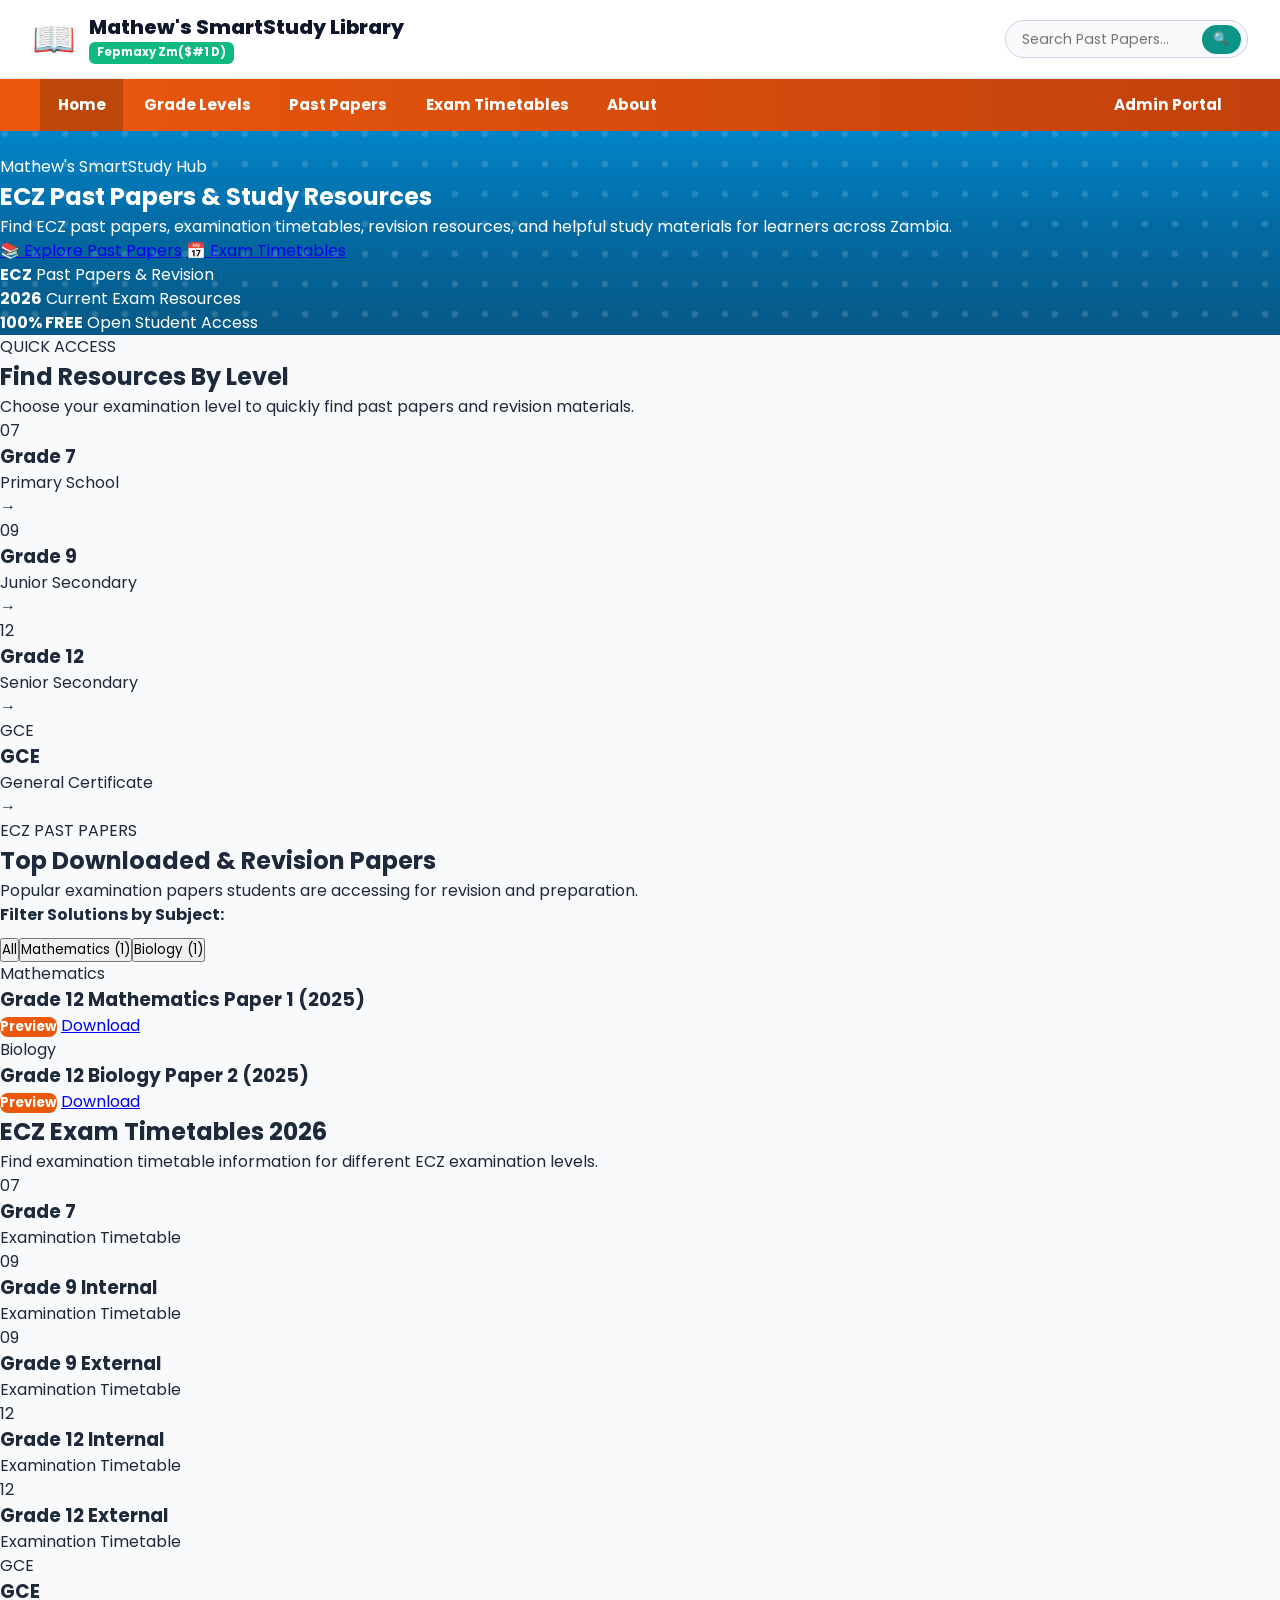
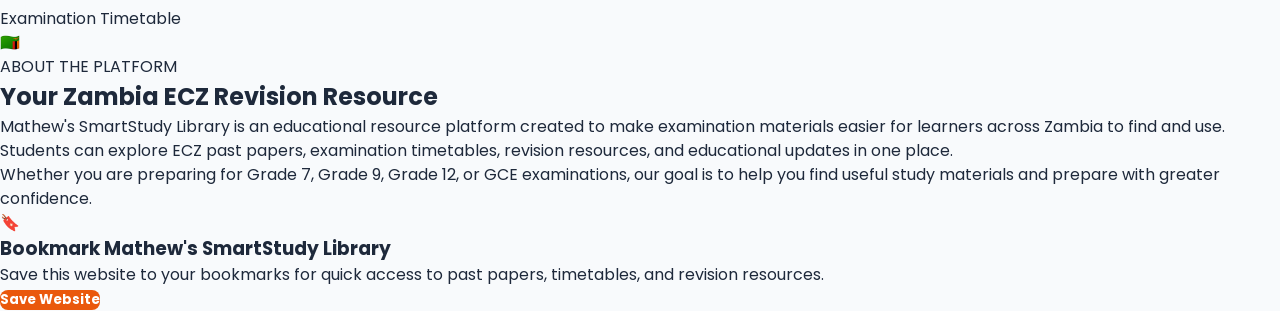
==== commit 51291ea8: "Update index.html" ====
--- a/index.html
+++ b/index.html
@@ -9,7 +9,7 @@
 </head>
 <body>
 
-  <!-- Top Header with Branding and Search -->
+  <!-- Top Header Navigation -->
   <div class="top-header">
     <div class="top-brand">
       <div class="brand-logo-icon">📖</div>
@@ -28,49 +28,169 @@
   <!-- Orange Main Navigation Bar -->
   <nav class="main-navbar">
     <div class="nav-container">
-      <a href="#" class="nav-item active">Home</a>
-      <a href="#" class="nav-item grade-tab" data-level="senior">Grade 12</a>
-      <a href="#" class="nav-item grade-tab" data-level="junior">Grade 9</a>
-      <a href="#" class="nav-item grade-tab" data-level="primary">Grade 7</a>
-      <a href="#" class="nav-item">Subjects ▾</a>
-      <a href="#" class="nav-item">Notes</a>
-      <a href="#" class="nav-item">Exam Timetables</a>
+      <a href="#hero" class="nav-item active">Home</a>
+      <a href="#levels" class="nav-item">Grade Levels</a>
+      <a href="#resources" class="nav-item">Past Papers</a>
+      <a href="#timetables" class="nav-item">Exam Timetables</a>
+      <a href="#about" class="nav-item">About</a>
       <a href="admin.html" class="nav-item admin-link" style="margin-left: auto;">Admin Portal</a>
     </div>
   </nav>
 
-  <!-- Blue Water Animation Hero Section -->
-  <div class="water-bg-wrapper">
-    <div class="hero-search-container">
-      <div class="pill-search-bar">
-        <input type="text" id="searchInput" placeholder="Search For Pastpapers......">
-        <button class="pill-search-btn">Search</button>
-      </div>
-    </div>
-
-    <div class="hero-section">
-      <div class="hero-content">
-        <h2 id="heroTitle">Grade 12 ECZ Past Paper Solutions</h2>
-        <p>Innovate your future with free Zambian past paper solutions and step-by-step ECZ marking schemes.</p>
-        <div class="stats-bar">
-          <span id="statSolutions">0 solutions</span> • 
-          <span id="statSubjects">0 subjects</span> • 
-          <span id="statYears">2016–2026</span>
-        </div>
-      </div>
-    </div>
-  </div>
-
-  <!-- Direct Access Library Content -->
-  <div class="container">
+  <!-- 1. Hero Banner with Blue Water Animation -->
+  <section id="hero" class="water-bg-wrapper">
+    <div class="hero-content-container">
+      <span class="hero-pill-badge">Mathew's SmartStudy Hub</span>
+      <h1>ECZ Past Papers & Study Resources</h1>
+      <p>Find ECZ past papers, examination timetables, revision resources, and helpful study materials for learners across Zambia.</p>
+      
+      <div class="hero-action-btns">
+        <a href="#resources" class="hero-btn-primary">📚 Explore Past Papers</a>
+        <a href="#timetables" class="hero-btn-outline">📅 Exam Timetables</a>
+      </div>
+
+      <div class="hero-stat-cards">
+        <div class="stat-card">
+          <strong>ECZ</strong>
+          <span>Past Papers & Revision</span>
+        </div>
+        <div class="stat-card">
+          <strong>2026</strong>
+          <span>Current Exam Resources</span>
+        </div>
+        <div class="stat-card">
+          <strong>100% FREE</strong>
+          <span>Open Student Access</span>
+        </div>
+      </div>
+    </div>
+  </section>
+
+  <!-- 2. Find Resources By Level -->
+  <section id="levels" class="section-container">
+    <div class="section-title-box">
+      <span class="section-tag">QUICK ACCESS</span>
+      <h2>Find Resources By Level</h2>
+      <p>Choose your examination level to quickly find past papers and revision materials.</p>
+    </div>
+
+    <div class="level-cards-grid">
+      <div class="level-card" onclick="selectGradeLevel('primary')">
+        <div class="level-num num-green">07</div>
+        <div class="level-info">
+          <h3>Grade 7</h3>
+          <p>Primary School</p>
+        </div>
+        <span class="arrow-icon">→</span>
+      </div>
+
+      <div class="level-card" onclick="selectGradeLevel('junior')">
+        <div class="level-num num-orange">09</div>
+        <div class="level-info">
+          <h3>Grade 9</h3>
+          <p>Junior Secondary</p>
+        </div>
+        <span class="arrow-icon">→</span>
+      </div>
+
+      <div class="level-card" onclick="selectGradeLevel('senior')">
+        <div class="level-num num-purple">12</div>
+        <div class="level-info">
+          <h3>Grade 12</h3>
+          <p>Senior Secondary</p>
+        </div>
+        <span class="arrow-icon">→</span>
+      </div>
+
+      <div class="level-card" onclick="selectGradeLevel('gce')">
+        <div class="level-num num-red">GCE</div>
+        <div class="level-info">
+          <h3>GCE</h3>
+          <p>General Certificate</p>
+        </div>
+        <span class="arrow-icon">→</span>
+      </div>
+    </div>
+  </section>
+
+  <!-- 3. Resource Explorer Section -->
+  <section id="resources" class="section-container light-bg">
+    <div class="section-title-box">
+      <span class="section-tag">ECZ PAST PAPERS</span>
+      <h2>Top Downloaded & Revision Papers</h2>
+      <p>Popular examination papers students are accessing for revision and preparation.</p>
+    </div>
+
     <div class="search-filter-box">
       <h4 style="margin-bottom: 0.6rem; color: #1e293b;">Filter Solutions by Subject:</h4>
       <div id="subjectPillsContainer" class="subject-pills"></div>
     </div>
 
-    <!-- Resource Cards Grid -->
     <div id="resourceGrid" class="resource-grid"></div>
-  </div>
+  </section>
+
+  <!-- 4. ECZ Exam Timetables Section -->
+  <section id="timetables" class="section-container dark-bg">
+    <div class="section-title-box dark-text">
+      <h2>ECZ Exam Timetables 2026</h2>
+      <p>Find examination timetable information for different ECZ examination levels.</p>
+    </div>
+
+    <div class="timetable-cards-grid">
+      <div class="timetable-card">
+        <span class="tt-badge">07</span>
+        <h3>Grade 7</h3>
+        <p>Examination Timetable</p>
+      </div>
+      <div class="timetable-card">
+        <span class="tt-badge">09</span>
+        <h3>Grade 9 Internal</h3>
+        <p>Examination Timetable</p>
+      </div>
+      <div class="timetable-card">
+        <span class="tt-badge">09</span>
+        <h3>Grade 9 External</h3>
+        <p>Examination Timetable</p>
+      </div>
+      <div class="timetable-card">
+        <span class="tt-badge">12</span>
+        <h3>Grade 12 Internal</h3>
+        <p>Examination Timetable</p>
+      </div>
+      <div class="timetable-card">
+        <span class="tt-badge">12</span>
+        <h3>Grade 12 External</h3>
+        <p>Examination Timetable</p>
+      </div>
+      <div class="timetable-card">
+        <span class="tt-badge">GCE</span>
+        <h3>GCE</h3>
+        <p>Examination Timetable</p>
+      </div>
+    </div>
+  </section>
+
+  <!-- 5. About The Platform & Bookmark Prompt -->
+  <section id="about" class="section-container">
+    <div class="info-card-box">
+      <div class="info-flag-icon">🇿🇲</div>
+      <div class="info-content">
+        <span class="section-tag">ABOUT THE PLATFORM</span>
+        <h2>Your Zambia ECZ Revision Resource</h2>
+        <p>Mathew's SmartStudy Library is an educational resource platform created to make examination materials easier for learners across Zambia to find and use. Students can explore ECZ past papers, examination timetables, revision resources, and educational updates in one place.</p>
+        <p>Whether you are preparing for Grade 7, Grade 9, Grade 12, or GCE examinations, our goal is to help you find useful study materials and prepare with greater confidence.</p>
+      </div>
+    </div>
+
+    <div class="bookmark-card-box">
+      <div class="bm-icon">🔖</div>
+      <div class="bm-text">
+        <h3>Bookmark Mathew's SmartStudy Library</h3>
+        <p>Save this website to your bookmarks for quick access to past papers, timetables, and revision resources.</p>
+      </div>
+      <button onclick="bookmarkSite()" class="primary-btn">Save Website</button>
+    </div>
+  </section>
 
   <!-- PDF Preview Modal -->
   <div id="pdfModal" style="display: none; position: fixed; inset: 0; background: rgba(0,0,0,0.7); z-index: 1000; justify-content: center; align-items: center; padding: 1rem;">
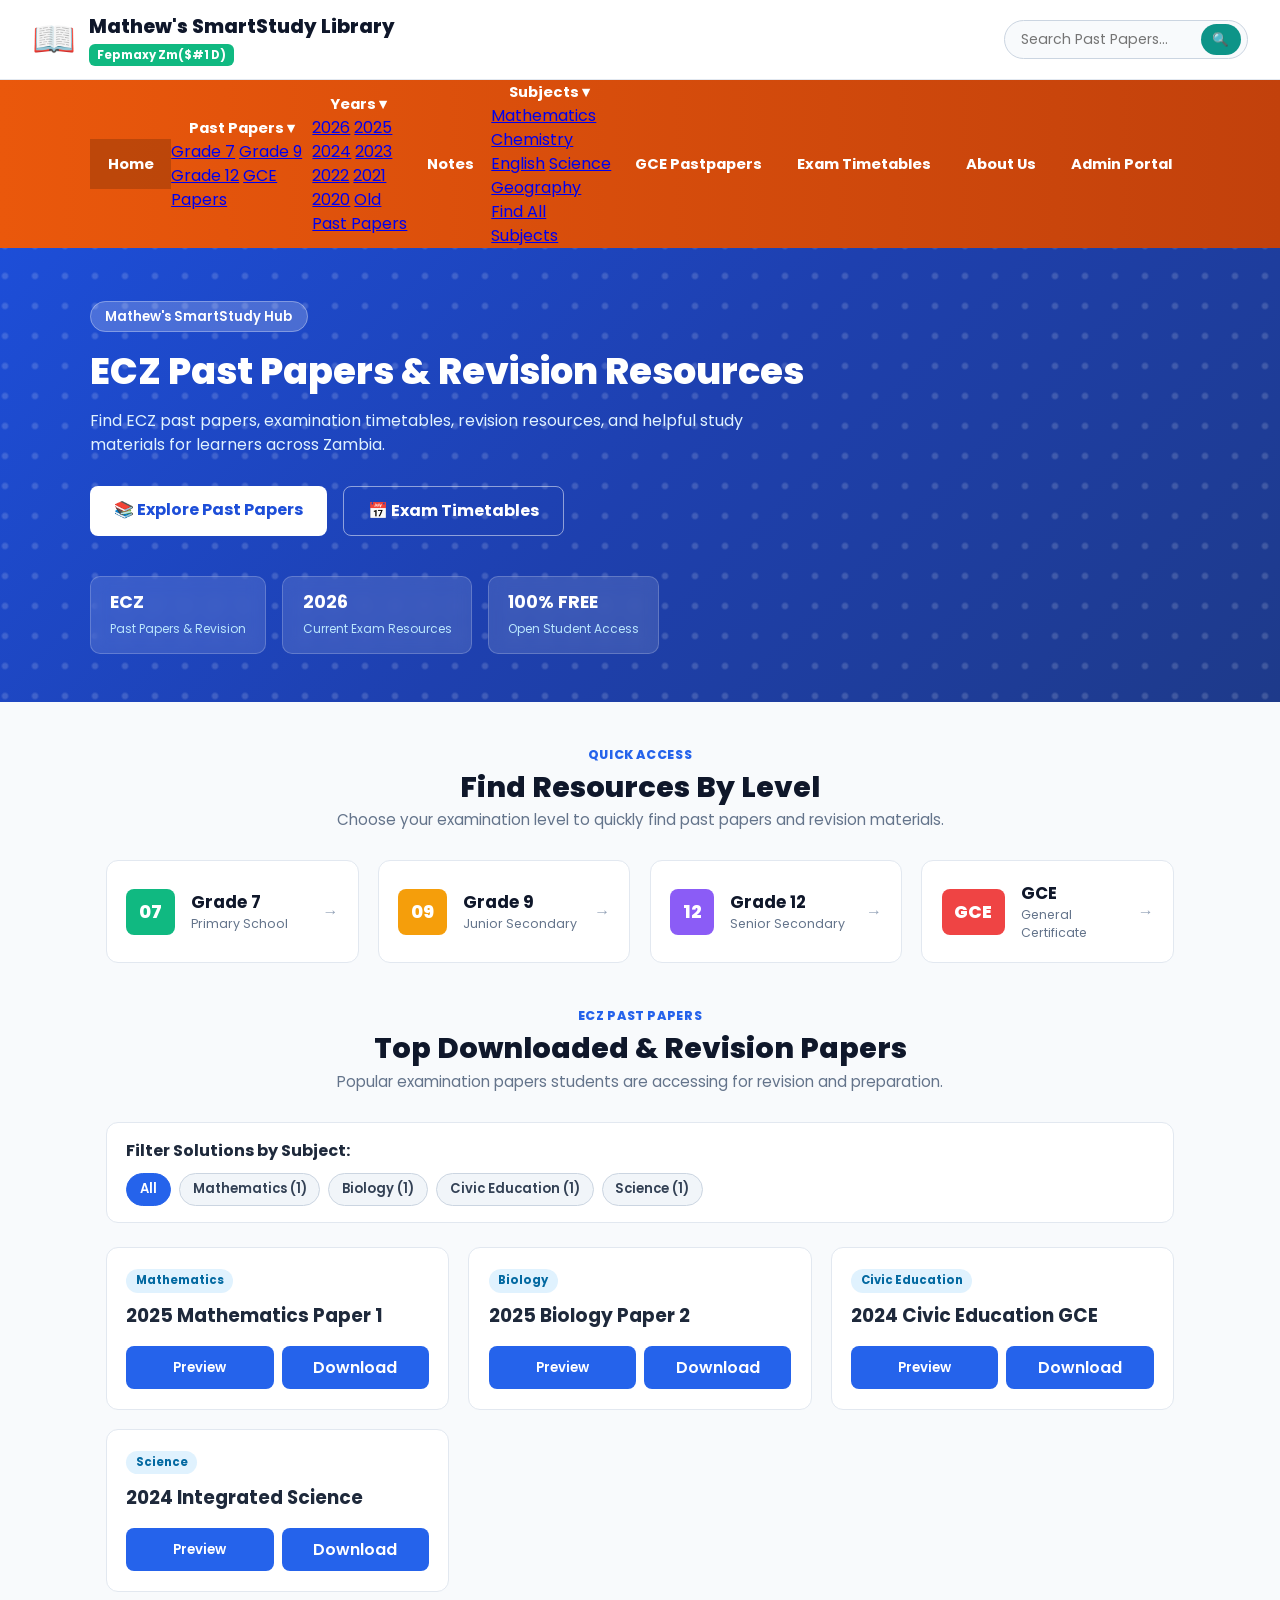
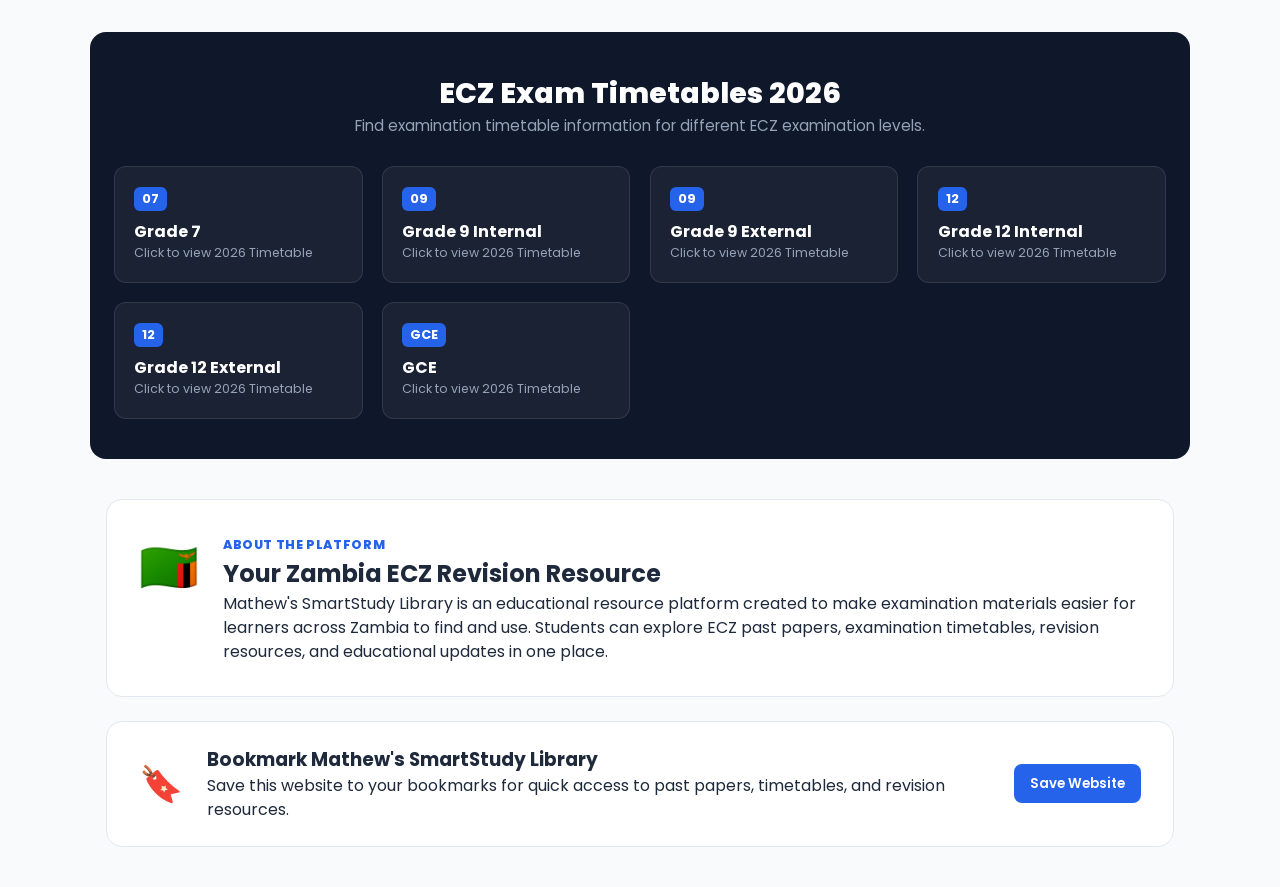
==== commit a81dd5f4: "Update index.html" ====
--- a/index.html
+++ b/index.html
@@ -25,14 +25,55 @@
     </div>
   </div>
 
-  <!-- Orange Main Navigation Bar -->
+  <!-- Orange Main Navigation Bar with Dropdown Menus -->
   <nav class="main-navbar">
     <div class="nav-container">
       <a href="#hero" class="nav-item active">Home</a>
-      <a href="#levels" class="nav-item">Grade Levels</a>
-      <a href="#resources" class="nav-item">Past Papers</a>
+
+      <!-- Dropdown 1: Past Papers -->
+      <div class="dropdown">
+        <a href="#resources" class="nav-item dropbtn">Past Papers ▾</a>
+        <div class="dropdown-content">
+          <a href="#resources" onclick="selectGradeLevel('primary')">Grade 7</a>
+          <a href="#resources" onclick="selectGradeLevel('junior')">Grade 9</a>
+          <a href="#resources" onclick="selectGradeLevel('senior')">Grade 12</a>
+          <a href="#resources" onclick="selectGradeLevel('gce')">GCE Papers</a>
+        </div>
+      </div>
+
+      <!-- Dropdown 2: Years -->
+      <div class="dropdown">
+        <a href="#resources" class="nav-item dropbtn">Years ▾</a>
+        <div class="dropdown-content">
+          <a href="#resources" onclick="filterByYear('2026')">2026</a>
+          <a href="#resources" onclick="filterByYear('2025')">2025</a>
+          <a href="#resources" onclick="filterByYear('2024')">2024</a>
+          <a href="#resources" onclick="filterByYear('2023')">2023</a>
+          <a href="#resources" onclick="filterByYear('2022')">2022</a>
+          <a href="#resources" onclick="filterByYear('2021')">2021</a>
+          <a href="#resources" onclick="filterByYear('2020')">2020</a>
+          <a href="#resources" onclick="filterByYear('all')">Old Past Papers</a>
+        </div>
+      </div>
+
+      <a href="#about" class="nav-item">Notes</a>
+
+      <!-- Dropdown 3: Subjects -->
+      <div class="dropdown">
+        <a href="#resources" class="nav-item dropbtn">Subjects ▾</a>
+        <div class="dropdown-content">
+          <a href="#resources" onclick="filterSubject('Mathematics')">Mathematics</a>
+          <a href="#resources" onclick="filterSubject('Chemistry')">Chemistry</a>
+          <a href="#resources" onclick="filterSubject('English')">English</a>
+          <a href="#resources" onclick="filterSubject('Science')">Science</a>
+          <a href="#resources" onclick="filterSubject('Geography')">Geography</a>
+          <a href="#resources" onclick="filterSubject('all')">Find All Subjects</a>
+        </div>
+      </div>
+
+      <a href="#resources" onclick="selectGradeLevel('gce')" class="nav-item">GCE Pastpapers</a>
       <a href="#timetables" class="nav-item">Exam Timetables</a>
-      <a href="#about" class="nav-item">About</a>
+      <a href="#about" class="nav-item">About Us</a>
       <a href="admin.html" class="nav-item admin-link" style="margin-left: auto;">Admin Portal</a>
     </div>
   </nav>
@@ -41,7 +82,7 @@
   <section id="hero" class="water-bg-wrapper">
     <div class="hero-content-container">
       <span class="hero-pill-badge">Mathew's SmartStudy Hub</span>
-      <h1>ECZ Past Papers & Study Resources</h1>
+      <h1>ECZ Past Papers & Revision Resources</h1>
       <p>Find ECZ past papers, examination timetables, revision resources, and helpful study materials for learners across Zambia.</p>
       
       <div class="hero-action-btns">
@@ -129,7 +170,7 @@
     <div id="resourceGrid" class="resource-grid"></div>
   </section>
 
-  <!-- 4. ECZ Exam Timetables Section -->
+  <!-- 4. ECZ Exam Timetables Section (Interactive Buttons) -->
   <section id="timetables" class="section-container dark-bg">
     <div class="section-title-box dark-text">
       <h2>ECZ Exam Timetables 2026</h2>
@@ -137,35 +178,35 @@
     </div>
 
     <div class="timetable-cards-grid">
-      <div class="timetable-card">
+      <div class="timetable-card" onclick="openTimetableModal('Grade 7')">
         <span class="tt-badge">07</span>
         <h3>Grade 7</h3>
-        <p>Examination Timetable</p>
-      </div>
-      <div class="timetable-card">
+        <p>Click to view 2026 Timetable</p>
+      </div>
+      <div class="timetable-card" onclick="openTimetableModal('Grade 9 Internal')">
         <span class="tt-badge">09</span>
         <h3>Grade 9 Internal</h3>
-        <p>Examination Timetable</p>
-      </div>
-      <div class="timetable-card">
+        <p>Click to view 2026 Timetable</p>
+      </div>
+      <div class="timetable-card" onclick="openTimetableModal('Grade 9 External')">
         <span class="tt-badge">09</span>
         <h3>Grade 9 External</h3>
-        <p>Examination Timetable</p>
-      </div>
-      <div class="timetable-card">
+        <p>Click to view 2026 Timetable</p>
+      </div>
+      <div class="timetable-card" onclick="openTimetableModal('Grade 12 Internal')">
         <span class="tt-badge">12</span>
         <h3>Grade 12 Internal</h3>
-        <p>Examination Timetable</p>
-      </div>
-      <div class="timetable-card">
+        <p>Click to view 2026 Timetable</p>
+      </div>
+      <div class="timetable-card" onclick="openTimetableModal('Grade 12 External')">
         <span class="tt-badge">12</span>
         <h3>Grade 12 External</h3>
-        <p>Examination Timetable</p>
-      </div>
-      <div class="timetable-card">
+        <p>Click to view 2026 Timetable</p>
+      </div>
+      <div class="timetable-card" onclick="openTimetableModal('GCE')">
         <span class="tt-badge">GCE</span>
         <h3>GCE</h3>
-        <p>Examination Timetable</p>
+        <p>Click to view 2026 Timetable</p>
       </div>
     </div>
   </section>
@@ -178,7 +219,6 @@
         <span class="section-tag">ABOUT THE PLATFORM</span>
         <h2>Your Zambia ECZ Revision Resource</h2>
         <p>Mathew's SmartStudy Library is an educational resource platform created to make examination materials easier for learners across Zambia to find and use. Students can explore ECZ past papers, examination timetables, revision resources, and educational updates in one place.</p>
-        <p>Whether you are preparing for Grade 7, Grade 9, Grade 12, or GCE examinations, our goal is to help you find useful study materials and prepare with greater confidence.</p>
       </div>
     </div>
 
@@ -192,14 +232,16 @@
     </div>
   </section>
 
-  <!-- PDF Preview Modal -->
+  <!-- PDF / Timetable Modal -->
   <div id="pdfModal" style="display: none; position: fixed; inset: 0; background: rgba(0,0,0,0.7); z-index: 1000; justify-content: center; align-items: center; padding: 1rem;">
-    <div style="background: white; width: 100%; max-width: 900px; height: 85vh; border-radius: 12px; display: flex; flex-direction: column; overflow: hidden;">
+    <div style="background: white; width: 100%; max-width: 800px; height: 80vh; border-radius: 12px; display: flex; flex-direction: column; overflow: hidden;">
       <div style="padding: 1rem; background: #0f172a; color: white; display: flex; justify-content: space-between; align-items: center;">
-        <h3 id="modalPdfTitle" style="font-size: 1rem;">PDF Preview</h3>
+        <h3 id="modalPdfTitle" style="font-size: 1rem;">Viewer</h3>
         <button id="closeModalBtn" style="background: #ef4444; color: white; border: none; padding: 0.4rem 0.8rem; border-radius: 6px; cursor: pointer;">Close</button>
       </div>
-      <iframe id="pdfFrame" style="width: 100%; height: 100%; border: none;"></iframe>
+      <div id="modalContentBox" style="padding: 1.5rem; overflow-y: auto; flex: 1;">
+        <iframe id="pdfFrame" style="width: 100%; height: 100%; border: none;"></iframe>
+      </div>
     </div>
   </div>
 
--- a/css/style.css
+++ b/css/style.css
@@ -13,7 +13,7 @@
   line-height: 1.5;
 }
 
-/* 1. TOP HEADER (White Background with Logo & Search) */
+/* TOP HEADER */
 .top-header {
   background: #ffffff;
   padding: 0.8rem 2rem;
@@ -31,30 +31,24 @@
   gap: 0.8rem;
 }
 
-.brand-logo-icon {
-  font-size: 2.2rem;
-}
+.brand-logo-icon { font-size: 2.2rem; }
 
 .brand-text h2 {
-  font-size: 1.25rem;
+  font-size: 1.2rem;
   font-weight: 800;
   color: #0f172a;
-  line-height: 1.2;
-}
-
-/* Green Badge for Fepmaxy Zm($#1 D) */
+}
+
 .green-badge {
   display: inline-block;
-  background-color: #10b981; /* Emerald Green */
+  background-color: #10b981;
   color: #ffffff;
   font-size: 0.72rem;
   font-weight: 700;
   padding: 0.15rem 0.5rem;
   border-radius: 6px;
-  margin-top: 0.2rem;
-}
-
-/* Top Search Bar */
+}
+
 .top-search-box {
   display: flex;
   align-items: center;
@@ -79,58 +73,42 @@
   padding: 0.35rem 0.7rem;
   border-radius: 16px;
   cursor: pointer;
-  font-size: 0.8rem;
-}
-
-/* 2. ORANGE MAIN NAVBAR (Replaces Green Nav Bar) */
+}
+
+/* ORANGE MAIN NAVBAR */
 .main-navbar {
-  background: linear-gradient(90deg, #ea580c 0%, #c2410c 100%); /* Orange Gradient */
+  background: linear-gradient(90deg, #ea580c 0%, #c2410c 100%);
   padding: 0 1.5rem;
   overflow-x: auto;
-  box-shadow: 0 4px 6px rgba(0,0,0,0.1);
+  sticky: top;
+  z-index: 100;
 }
 
 .nav-container {
-  max-width: 1200px;
+  max-width: 1100px;
   margin: 0 auto;
   display: flex;
   align-items: center;
-  gap: 0.2rem;
 }
 
 .nav-item {
   color: #ffffff;
   text-decoration: none;
-  padding: 0.9rem 1.1rem;
-  font-weight: 700;
-  font-size: 0.95rem;
+  padding: 0.85rem 1.1rem;
+  font-weight: 700;
+  font-size: 0.92rem;
   white-space: nowrap;
-  transition: background 0.2s;
-  display: inline-block;
-}
-
-.nav-item:hover, .nav-item.active {
-  background: rgba(0, 0, 0, 0.18);
-}
-
-.header-logout-btn {
-  background: #ef4444;
-  color: #ffffff;
-  border: none;
-  font-weight: 700;
-  padding: 0.4rem 0.8rem;
-  border-radius: 6px;
-  margin-left: auto;
-  cursor: pointer;
-}
-
-/* 3. ANIMATED BLUE WATER BACKGROUND */
+}
+
+.nav-item:hover, .nav-item.active { background: rgba(0, 0, 0, 0.18); }
+
+/* HERO SECTION (BLUE WATER ANIMATION) */
 .water-bg-wrapper {
-  background: linear-gradient(180deg, #0284c7 0%, #0369a1 50%, #075985 100%);
+  background: linear-gradient(135deg, #1d4ed8 0%, #1e40af 50%, #1e3a8a 100%);
   position: relative;
   overflow: hidden;
   color: #ffffff;
-  padding-top: 1.5rem;
+  padding: 3.5rem 1.5rem 3rem 1.5rem;
 }
 
 .water-bg-wrapper::before {
@@ -152,155 +130,284 @@
   100% { transform: rotate(360deg) translateY(0); }
 }
 
-/* Large Pill Search Bar inside Water Header */
-.hero-search-container {
-  max-width: 1000px;
-  margin: 0 auto 1.5rem auto;
-  padding: 0 1rem;
+.hero-content-container {
+  max-width: 1100px;
+  margin: 0 auto;
   position: relative;
   z-index: 2;
 }
 
-.pill-search-bar {
-  background: #ffffff;
-  border-radius: 30px;
-  display: flex;
-  padding: 0.4rem 0.5rem 0.4rem 1.5rem;
-  box-shadow: 0 4px 15px rgba(0,0,0,0.15);
-}
-
-.pill-search-bar input {
-  flex: 1;
+.hero-pill-badge {
+  background: rgba(255, 255, 255, 0.2);
+  border: 1px solid rgba(255, 255, 255, 0.3);
+  padding: 0.3rem 0.9rem;
+  border-radius: 20px;
+  font-size: 0.82rem;
+  font-weight: 600;
+}
+
+.hero-content-container h1 {
+  font-size: 2.3rem;
+  font-weight: 800;
+  margin: 1rem 0 0.6rem 0;
+}
+
+.hero-content-container p {
+  color: #e0f2fe;
+  font-size: 1rem;
+  max-width: 700px;
+  margin-bottom: 1.8rem;
+}
+
+.hero-action-btns {
+  display: flex;
+  gap: 1rem;
+  margin-bottom: 2.5rem;
+  flex-wrap: wrap;
+}
+
+.hero-btn-primary {
+  background: #ffffff;
+  color: #1d4ed8;
+  padding: 0.75rem 1.5rem;
+  border-radius: 8px;
+  font-weight: 700;
+  text-decoration: none;
+}
+
+.hero-btn-outline {
+  border: 1px solid rgba(255, 255, 255, 0.5);
+  color: #ffffff;
+  padding: 0.75rem 1.5rem;
+  border-radius: 8px;
+  font-weight: 700;
+  text-decoration: none;
+}
+
+.hero-stat-cards {
+  display: flex;
+  gap: 1rem;
+  flex-wrap: wrap;
+}
+
+.stat-card {
+  background: rgba(255, 255, 255, 0.12);
+  backdrop-filter: blur(8px);
+  border: 1px solid rgba(255, 255, 255, 0.2);
+  padding: 0.8rem 1.2rem;
+  border-radius: 10px;
+  min-width: 140px;
+}
+
+.stat-card strong { display: block; font-size: 1.1rem; }
+.stat-card span { font-size: 0.75rem; color: #bae6fd; }
+
+/* SECTIONS LAYOUT */
+.section-container {
+  max-width: 1100px;
+  margin: 2.5rem auto;
+  padding: 0 1rem;
+}
+
+.section-title-box {
+  text-align: center;
+  margin-bottom: 1.8rem;
+}
+
+.section-tag {
+  color: #2563eb;
+  font-size: 0.78rem;
+  font-weight: 800;
+  letter-spacing: 0.05em;
+}
+
+.section-title-box h2 {
+  font-size: 1.8rem;
+  color: #0f172a;
+  font-weight: 800;
+}
+
+.section-title-box p { color: #64748b; font-size: 0.95rem; }
+
+/* LEVEL CARDS */
+.level-cards-grid {
+  display: grid;
+  grid-template-columns: repeat(auto-fit, minmax(220px, 1fr));
+  gap: 1.2rem;
+}
+
+.level-card {
+  background: #ffffff;
+  border: 1px solid #e2e8f0;
+  border-radius: 12px;
+  padding: 1.2rem;
+  display: flex;
+  align-items: center;
+  gap: 1rem;
+  cursor: pointer;
+  transition: transform 0.2s, box-shadow 0.2s;
+}
+
+.level-card:hover {
+  transform: translateY(-3px);
+  box-shadow: 0 6px 16px rgba(0,0,0,0.06);
+}
+
+.level-num {
+  color: white;
+  font-weight: 800;
+  padding: 0.6rem 0.8rem;
+  border-radius: 8px;
+  font-size: 1.1rem;
+}
+
+.num-green { background: #10b981; }
+.num-orange { background: #f59e0b; }
+.num-purple { background: #8b5cf6; }
+.num-red { background: #ef4444; }
+
+.level-info h3 { font-size: 1.05rem; color: #0f172a; }
+.level-info p { font-size: 0.78rem; color: #64748b; }
+.arrow-icon { margin-left: auto; color: #94a3b8; font-weight: bold; }
+
+/* RESOURCE GRID */
+.search-filter-box {
+  background: #ffffff;
+  padding: 1rem 1.2rem;
+  border-radius: 12px;
+  border: 1px solid #e2e8f0;
+  margin-bottom: 1.5rem;
+}
+
+.subject-pills { display: flex; flex-wrap: wrap; gap: 0.5rem; }
+
+.pill {
+  background: #f1f5f9;
+  border: 1px solid #cbd5e1;
+  color: #334155;
+  padding: 0.35rem 0.8rem;
+  border-radius: 20px;
+  font-size: 0.82rem;
+  font-weight: 600;
+  cursor: pointer;
+}
+
+.pill.active { background: #2563eb; color: white; border-color: #2563eb; }
+
+.resource-grid {
+  display: grid;
+  grid-template-columns: repeat(auto-fill, minmax(280px, 1fr));
+  gap: 1.2rem;
+}
+
+.card {
+  background: #ffffff;
+  border: 1px solid #e2e8f0;
+  border-radius: 12px;
+  padding: 1.2rem;
+  display: flex;
+  flex-direction: column;
+  justify-content: space-between;
+}
+
+.tag {
+  display: inline-block;
+  background: #e0f2fe;
+  color: #0369a1;
+  padding: 0.2rem 0.6rem;
+  font-size: 0.72rem;
+  font-weight: 700;
+  border-radius: 20px;
+  margin-bottom: 0.6rem;
+}
+
+.card-actions { display: flex; gap: 0.5rem; margin-top: 1rem; }
+
+.primary-btn {
+  background: #2563eb;
+  color: white;
   border: none;
-  outline: none;
-  font-size: 0.95rem;
-  color: #334155;
-}
-
-.pill-search-btn {
-  background: #111827; /* Dark button like in the image */
-  color: #facc15; /* Yellow text */
-  border: none;
-  padding: 0.6rem 1.8rem;
-  border-radius: 25px;
-  font-weight: 700;
+  padding: 0.6rem 1rem;
+  border-radius: 8px;
+  font-weight: 600;
   cursor: pointer;
-  font-size: 0.9rem;
-}
-
-/* Hero Content */
-.hero-section {
-  padding: 1rem 1.5rem 2.5rem 1.5rem;
-  position: relative;
-  z-index: 1;
-}
-
-.hero-content {
-  max-width: 1000px;
-  margin: 0 auto;
-}
-
-.hero-content h2 {
-  font-size: 1.7rem;
-  color: #ffffff;
-  margin-bottom: 0.5rem;
-  font-weight: 800;
-}
-
-.hero-content p {
-  color: #e0f2fe;
-  font-size: 0.92rem;
-  margin-bottom: 1rem;
-}
-
-.stats-bar {
+  text-align: center;
+  text-decoration: none;
+}
+
+.download-btn {
+  background: #2563eb;
+  color: white;
+  padding: 0.6rem 1rem;
+  border-radius: 8px;
   font-weight: 600;
-  color: #bae6fd;
-  font-size: 0.85rem;
-}
-
-/* Container & General Layout */
-.container {
-  max-width: 1000px;
-  margin: 1.5rem auto;
-  padding: 0 1rem;
-}
-
-.admin-box {
+  text-decoration: none;
+  text-align: center;
+}
+
+/* TIMETABLE DARK SECTION */
+.dark-bg {
+  background: #0f172a;
+  border-radius: 16px;
+  padding: 2.5rem 1.5rem;
+  color: white;
+}
+
+.dark-text h2 { color: white !important; }
+.dark-text p { color: #94a3b8 !important; }
+
+.timetable-cards-grid {
+  display: grid;
+  grid-template-columns: repeat(auto-fit, minmax(220px, 1fr));
+  gap: 1.2rem;
+}
+
+.timetable-card {
+  background: rgba(255, 255, 255, 0.05);
+  border: 1px solid rgba(255, 255, 255, 0.1);
+  padding: 1.2rem;
+  border-radius: 12px;
+}
+
+.tt-badge {
+  background: #2563eb;
+  color: white;
+  padding: 0.2rem 0.5rem;
+  border-radius: 6px;
+  font-weight: 700;
+  font-size: 0.8rem;
+}
+
+.timetable-card h3 { margin-top: 0.6rem; font-size: 1rem; }
+.timetable-card p { font-size: 0.78rem; color: #94a3b8; }
+
+/* ABOUT & BOOKMARK */
+.info-card-box {
   background: #ffffff;
   border: 1px solid #e2e8f0;
-  border-radius: 14px;
-  padding: 1.5rem;
-  box-shadow: 0 4px 12px rgba(0,0,0,0.04);
-}
-
-.form-group {
-  margin-bottom: 1rem;
-}
-
-.form-group label {
-  display: block;
-  margin-bottom: 0.3rem;
-  font-weight: 600;
-  color: #334155;
-  font-size: 0.88rem;
-}
-
-.form-group input, .form-group select {
-  width: 100%;
-  padding: 0.7rem 0.9rem;
-  border: 1px solid #cbd5e1;
-  border-radius: 8px;
-  font-size: 0.9rem;
-  outline: none;
-}
-
-.password-wrapper {
-  position: relative;
-  display: flex;
-  align-items: center;
-}
-
-.password-wrapper input { padding-right: 45px; }
-
-.toggle-password {
-  position: absolute;
-  right: 12px;
-  background: none;
-  border: none;
-  cursor: pointer;
-  font-size: 1.1rem;
-}
-
-.primary-btn {
-  background-color: #ea580c;
-  color: white;
-  border: none;
-  border-radius: 8px;
-  font-weight: 700;
-  cursor: pointer;
-}
-
-.auth-links {
-  margin-top: 1rem;
-  text-align: center;
-  font-size: 0.88rem;
-}
-
-/* Responsive Mobile Layout */
+  border-radius: 16px;
+  padding: 2rem;
+  display: flex;
+  gap: 1.5rem;
+  margin-bottom: 1.5rem;
+}
+
+.info-flag-icon { font-size: 3rem; }
+
+.bookmark-card-box {
+  background: #ffffff;
+  border: 1px solid #e2e8f0;
+  border-radius: 16px;
+  padding: 1.5rem 2rem;
+  display: flex;
+  align-items: center;
+  gap: 1.5rem;
+}
+
+.bm-icon { font-size: 2.2rem; }
+.bm-text { flex: 1; }
+
 @media (max-width: 768px) {
-  .top-header {
-    flex-direction: column;
-    align-items: flex-start;
-  }
-  .top-search-box {
-    width: 100%;
-  }
-  .top-search-box input {
-    width: 100%;
-  }
-  .nav-item {
-    padding: 0.7rem 0.8rem;
-    font-size: 0.88rem;
-  }
-}
+  .hero-content-container h1 { font-size: 1.7rem; }
+  .info-card-box, .bookmark-card-box { flex-direction: column; }
+}
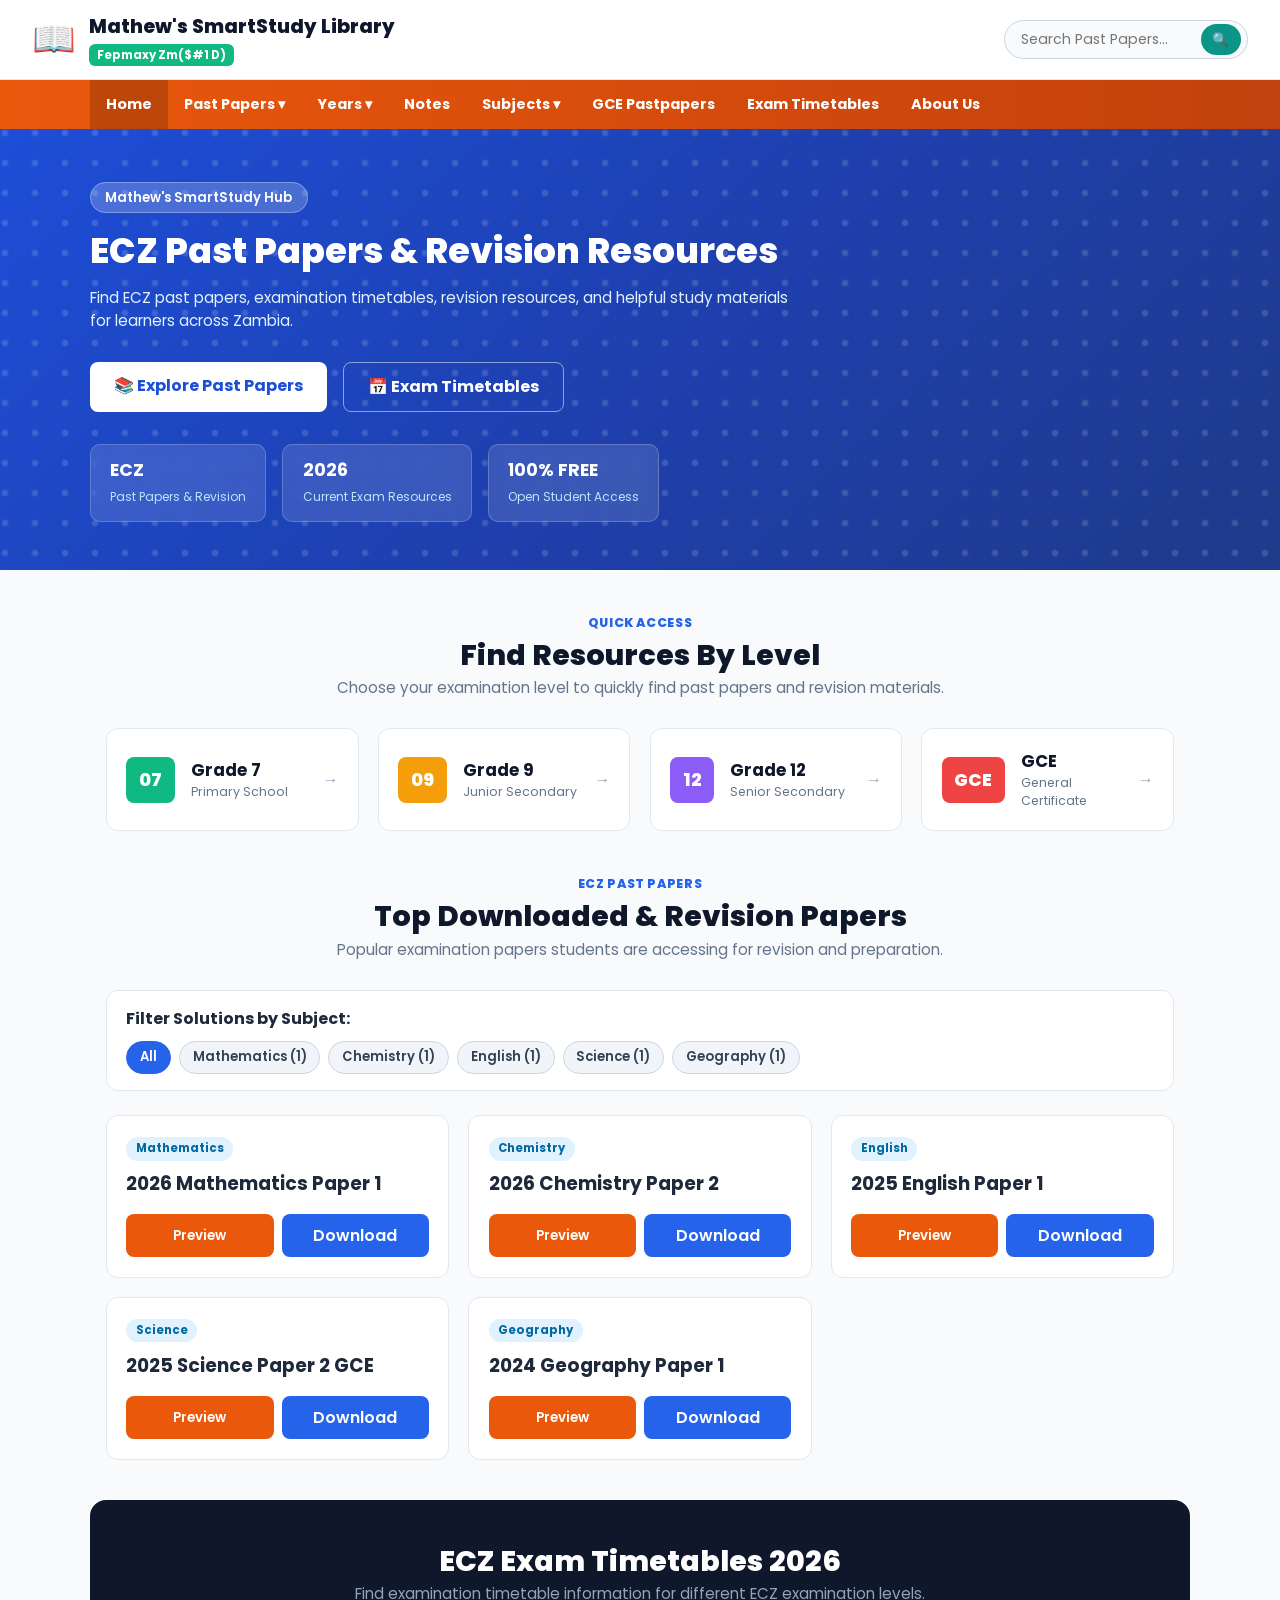
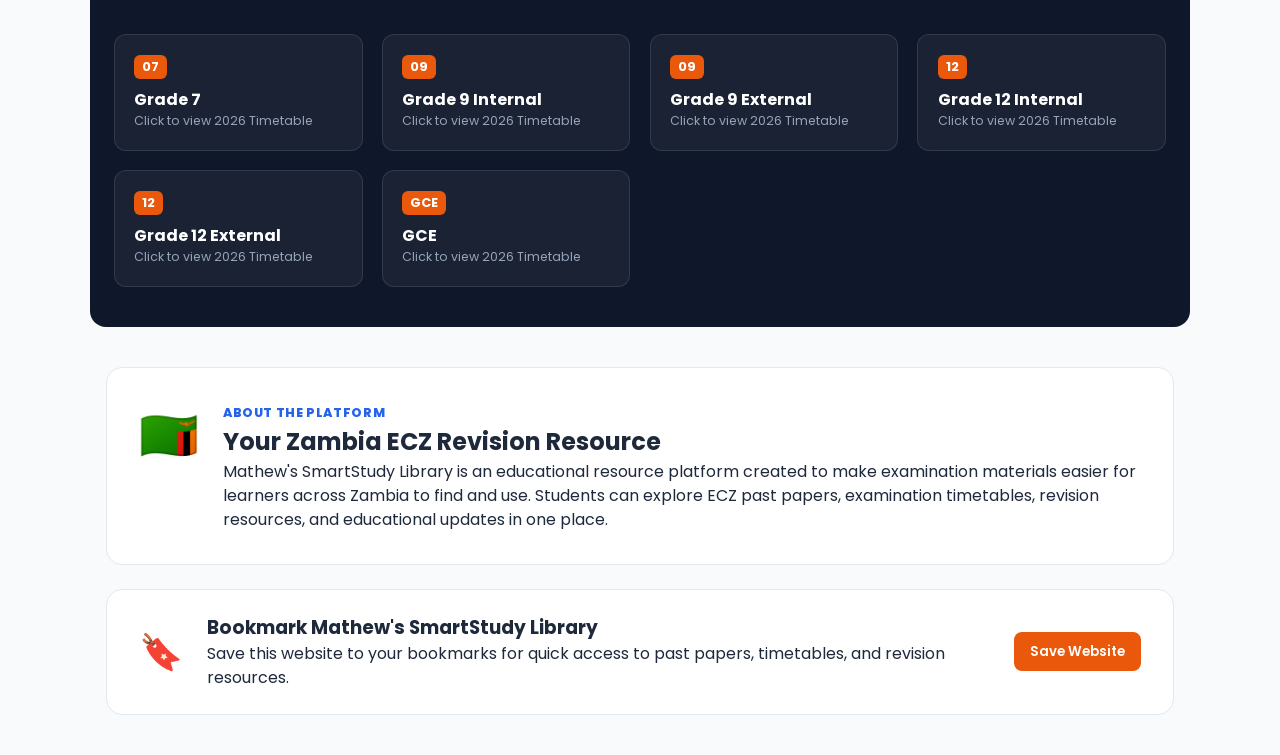
==== commit 2bb755fe: "Update index.html" ====
--- a/index.html
+++ b/index.html
@@ -25,7 +25,7 @@
     </div>
   </div>
 
-  <!-- Orange Main Navigation Bar with Dropdown Menus -->
+  <!-- Orange Main Navigation Bar (Clean Public Menu - No Admin Link) -->
   <nav class="main-navbar">
     <div class="nav-container">
       <a href="#hero" class="nav-item active">Home</a>
@@ -74,7 +74,6 @@
       <a href="#resources" onclick="selectGradeLevel('gce')" class="nav-item">GCE Pastpapers</a>
       <a href="#timetables" class="nav-item">Exam Timetables</a>
       <a href="#about" class="nav-item">About Us</a>
-      <a href="admin.html" class="nav-item admin-link" style="margin-left: auto;">Admin Portal</a>
     </div>
   </nav>
 
@@ -170,7 +169,7 @@
     <div id="resourceGrid" class="resource-grid"></div>
   </section>
 
-  <!-- 4. ECZ Exam Timetables Section (Interactive Buttons) -->
+  <!-- 4. ECZ Exam Timetables Section -->
   <section id="timetables" class="section-container dark-bg">
     <div class="section-title-box dark-text">
       <h2>ECZ Exam Timetables 2026</h2>
--- a/css/style.css
+++ b/css/style.css
@@ -25,19 +25,9 @@
   gap: 1rem;
 }
 
-.top-brand {
-  display: flex;
-  align-items: center;
-  gap: 0.8rem;
-}
-
+.top-brand { display: flex; align-items: center; gap: 0.8rem; }
 .brand-logo-icon { font-size: 2.2rem; }
-
-.brand-text h2 {
-  font-size: 1.2rem;
-  font-weight: 800;
-  color: #0f172a;
-}
+.brand-text h2 { font-size: 1.2rem; font-weight: 800; color: #0f172a; }
 
 .green-badge {
   display: inline-block;
@@ -58,29 +48,15 @@
   background: #f8fafc;
 }
 
-.top-search-box input {
-  border: none;
-  background: transparent;
-  outline: none;
-  font-size: 0.88rem;
-  width: 180px;
-}
-
-.top-search-btn {
-  background: #0d9488;
-  border: none;
-  color: white;
-  padding: 0.35rem 0.7rem;
-  border-radius: 16px;
-  cursor: pointer;
-}
-
-/* ORANGE MAIN NAVBAR */
+.top-search-box input { border: none; background: transparent; outline: none; font-size: 0.88rem; width: 180px; }
+.top-search-btn { background: #0d9488; border: none; color: white; padding: 0.35rem 0.7rem; border-radius: 16px; cursor: pointer; }
+
+/* ORANGE MAIN NAVBAR & DROPDOWNS */
 .main-navbar {
   background: linear-gradient(90deg, #ea580c 0%, #c2410c 100%);
   padding: 0 1.5rem;
-  overflow-x: auto;
-  sticky: top;
+  position: sticky;
+  top: 0;
   z-index: 100;
 }
 
@@ -89,18 +65,58 @@
   margin: 0 auto;
   display: flex;
   align-items: center;
+  flex-wrap: wrap;
 }
 
 .nav-item {
   color: #ffffff;
   text-decoration: none;
-  padding: 0.85rem 1.1rem;
+  padding: 0.85rem 1rem;
   font-weight: 700;
-  font-size: 0.92rem;
+  font-size: 0.9rem;
   white-space: nowrap;
+  display: inline-block;
 }
 
 .nav-item:hover, .nav-item.active { background: rgba(0, 0, 0, 0.18); }
+
+/* DROPDOWN MENU CSS */
+.dropdown {
+  position: relative;
+  display: inline-block;
+}
+
+.dropdown-content {
+  display: none;
+  position: absolute;
+  background-color: #ffffff;
+  min-width: 180px;
+  box-shadow: 0px 8px 16px rgba(0,0,0,0.15);
+  border-radius: 8px;
+  overflow: hidden;
+  z-index: 1000;
+  top: 100%;
+  left: 0;
+}
+
+.dropdown-content a {
+  color: #1e293b;
+  padding: 0.7rem 1rem;
+  text-decoration: none;
+  display: block;
+  font-size: 0.88rem;
+  font-weight: 600;
+  border-bottom: 1px solid #f1f5f9;
+}
+
+.dropdown-content a:hover {
+  background-color: #f8fafc;
+  color: #ea580c;
+}
+
+.dropdown:hover .dropdown-content {
+  display: block;
+}
 
 /* HERO SECTION (BLUE WATER ANIMATION) */
 .water-bg-wrapper {
@@ -130,284 +146,73 @@
   100% { transform: rotate(360deg) translateY(0); }
 }
 
-.hero-content-container {
-  max-width: 1100px;
-  margin: 0 auto;
-  position: relative;
-  z-index: 2;
-}
-
-.hero-pill-badge {
-  background: rgba(255, 255, 255, 0.2);
-  border: 1px solid rgba(255, 255, 255, 0.3);
-  padding: 0.3rem 0.9rem;
-  border-radius: 20px;
-  font-size: 0.82rem;
-  font-weight: 600;
-}
-
-.hero-content-container h1 {
-  font-size: 2.3rem;
-  font-weight: 800;
-  margin: 1rem 0 0.6rem 0;
-}
-
-.hero-content-container p {
-  color: #e0f2fe;
-  font-size: 1rem;
-  max-width: 700px;
-  margin-bottom: 1.8rem;
-}
-
-.hero-action-btns {
-  display: flex;
-  gap: 1rem;
-  margin-bottom: 2.5rem;
-  flex-wrap: wrap;
-}
-
-.hero-btn-primary {
-  background: #ffffff;
-  color: #1d4ed8;
-  padding: 0.75rem 1.5rem;
-  border-radius: 8px;
-  font-weight: 700;
-  text-decoration: none;
-}
-
-.hero-btn-outline {
-  border: 1px solid rgba(255, 255, 255, 0.5);
-  color: #ffffff;
-  padding: 0.75rem 1.5rem;
-  border-radius: 8px;
-  font-weight: 700;
-  text-decoration: none;
-}
-
-.hero-stat-cards {
-  display: flex;
-  gap: 1rem;
-  flex-wrap: wrap;
-}
-
-.stat-card {
-  background: rgba(255, 255, 255, 0.12);
-  backdrop-filter: blur(8px);
-  border: 1px solid rgba(255, 255, 255, 0.2);
-  padding: 0.8rem 1.2rem;
-  border-radius: 10px;
-  min-width: 140px;
-}
-
+.hero-content-container { max-width: 1100px; margin: 0 auto; position: relative; z-index: 2; }
+.hero-pill-badge { background: rgba(255, 255, 255, 0.2); border: 1px solid rgba(255, 255, 255, 0.3); padding: 0.3rem 0.9rem; border-radius: 20px; font-size: 0.82rem; font-weight: 600; }
+.hero-content-container h1 { font-size: 2.2rem; font-weight: 800; margin: 1rem 0 0.6rem 0; }
+.hero-content-container p { color: #e0f2fe; font-size: 0.95rem; max-width: 700px; margin-bottom: 1.8rem; }
+
+.hero-action-btns { display: flex; gap: 1rem; margin-bottom: 2rem; flex-wrap: wrap; }
+.hero-btn-primary { background: #ffffff; color: #1d4ed8; padding: 0.75rem 1.5rem; border-radius: 8px; font-weight: 700; text-decoration: none; }
+.hero-btn-outline { border: 1px solid rgba(255, 255, 255, 0.5); color: #ffffff; padding: 0.75rem 1.5rem; border-radius: 8px; font-weight: 700; text-decoration: none; }
+
+.hero-stat-cards { display: flex; gap: 1rem; flex-wrap: wrap; }
+.stat-card { background: rgba(255, 255, 255, 0.12); backdrop-filter: blur(8px); border: 1px solid rgba(255, 255, 255, 0.2); padding: 0.8rem 1.2rem; border-radius: 10px; min-width: 140px; }
 .stat-card strong { display: block; font-size: 1.1rem; }
 .stat-card span { font-size: 0.75rem; color: #bae6fd; }
 
 /* SECTIONS LAYOUT */
-.section-container {
-  max-width: 1100px;
-  margin: 2.5rem auto;
-  padding: 0 1rem;
-}
-
-.section-title-box {
-  text-align: center;
-  margin-bottom: 1.8rem;
-}
-
-.section-tag {
-  color: #2563eb;
-  font-size: 0.78rem;
-  font-weight: 800;
-  letter-spacing: 0.05em;
-}
-
-.section-title-box h2 {
-  font-size: 1.8rem;
-  color: #0f172a;
-  font-weight: 800;
-}
-
+.section-container { max-width: 1100px; margin: 2.5rem auto; padding: 0 1rem; }
+.section-title-box { text-align: center; margin-bottom: 1.8rem; }
+.section-tag { color: #2563eb; font-size: 0.78rem; font-weight: 800; letter-spacing: 0.05em; }
+.section-title-box h2 { font-size: 1.8rem; color: #0f172a; font-weight: 800; }
 .section-title-box p { color: #64748b; font-size: 0.95rem; }
 
 /* LEVEL CARDS */
-.level-cards-grid {
-  display: grid;
-  grid-template-columns: repeat(auto-fit, minmax(220px, 1fr));
-  gap: 1.2rem;
-}
-
-.level-card {
-  background: #ffffff;
-  border: 1px solid #e2e8f0;
-  border-radius: 12px;
-  padding: 1.2rem;
-  display: flex;
-  align-items: center;
-  gap: 1rem;
-  cursor: pointer;
-  transition: transform 0.2s, box-shadow 0.2s;
-}
-
-.level-card:hover {
-  transform: translateY(-3px);
-  box-shadow: 0 6px 16px rgba(0,0,0,0.06);
-}
-
-.level-num {
-  color: white;
-  font-weight: 800;
-  padding: 0.6rem 0.8rem;
-  border-radius: 8px;
-  font-size: 1.1rem;
-}
-
+.level-cards-grid { display: grid; grid-template-columns: repeat(auto-fit, minmax(220px, 1fr)); gap: 1.2rem; }
+.level-card { background: #ffffff; border: 1px solid #e2e8f0; border-radius: 12px; padding: 1.2rem; display: flex; align-items: center; gap: 1rem; cursor: pointer; transition: transform 0.2s; }
+.level-card:hover { transform: translateY(-3px); }
+.level-num { color: white; font-weight: 800; padding: 0.6rem 0.8rem; border-radius: 8px; font-size: 1.1rem; }
 .num-green { background: #10b981; }
 .num-orange { background: #f59e0b; }
 .num-purple { background: #8b5cf6; }
 .num-red { background: #ef4444; }
-
 .level-info h3 { font-size: 1.05rem; color: #0f172a; }
 .level-info p { font-size: 0.78rem; color: #64748b; }
 .arrow-icon { margin-left: auto; color: #94a3b8; font-weight: bold; }
 
 /* RESOURCE GRID */
-.search-filter-box {
-  background: #ffffff;
-  padding: 1rem 1.2rem;
-  border-radius: 12px;
-  border: 1px solid #e2e8f0;
-  margin-bottom: 1.5rem;
-}
-
+.search-filter-box { background: #ffffff; padding: 1rem 1.2rem; border-radius: 12px; border: 1px solid #e2e8f0; margin-bottom: 1.5rem; }
 .subject-pills { display: flex; flex-wrap: wrap; gap: 0.5rem; }
-
-.pill {
-  background: #f1f5f9;
-  border: 1px solid #cbd5e1;
-  color: #334155;
-  padding: 0.35rem 0.8rem;
-  border-radius: 20px;
-  font-size: 0.82rem;
-  font-weight: 600;
-  cursor: pointer;
-}
-
+.pill { background: #f1f5f9; border: 1px solid #cbd5e1; color: #334155; padding: 0.35rem 0.8rem; border-radius: 20px; font-size: 0.82rem; font-weight: 600; cursor: pointer; }
 .pill.active { background: #2563eb; color: white; border-color: #2563eb; }
 
-.resource-grid {
-  display: grid;
-  grid-template-columns: repeat(auto-fill, minmax(280px, 1fr));
-  gap: 1.2rem;
-}
-
-.card {
-  background: #ffffff;
-  border: 1px solid #e2e8f0;
-  border-radius: 12px;
-  padding: 1.2rem;
-  display: flex;
-  flex-direction: column;
-  justify-content: space-between;
-}
-
-.tag {
-  display: inline-block;
-  background: #e0f2fe;
-  color: #0369a1;
-  padding: 0.2rem 0.6rem;
-  font-size: 0.72rem;
-  font-weight: 700;
-  border-radius: 20px;
-  margin-bottom: 0.6rem;
-}
-
+.resource-grid { display: grid; grid-template-columns: repeat(auto-fill, minmax(280px, 1fr)); gap: 1.2rem; }
+.card { background: #ffffff; border: 1px solid #e2e8f0; border-radius: 12px; padding: 1.2rem; display: flex; flex-direction: column; justify-content: space-between; }
+.tag { display: inline-block; background: #e0f2fe; color: #0369a1; padding: 0.2rem 0.6rem; font-size: 0.72rem; font-weight: 700; border-radius: 20px; margin-bottom: 0.6rem; }
 .card-actions { display: flex; gap: 0.5rem; margin-top: 1rem; }
-
-.primary-btn {
-  background: #2563eb;
-  color: white;
-  border: none;
-  padding: 0.6rem 1rem;
-  border-radius: 8px;
-  font-weight: 600;
-  cursor: pointer;
-  text-align: center;
-  text-decoration: none;
-}
-
-.download-btn {
-  background: #2563eb;
-  color: white;
-  padding: 0.6rem 1rem;
-  border-radius: 8px;
-  font-weight: 600;
-  text-decoration: none;
-  text-align: center;
-}
+.primary-btn { background: #ea580c; color: white; border: none; padding: 0.6rem 1rem; border-radius: 8px; font-weight: 600; cursor: pointer; text-align: center; text-decoration: none; }
+.download-btn { background: #2563eb; color: white; padding: 0.6rem 1rem; border-radius: 8px; font-weight: 600; text-decoration: none; text-align: center; }
 
 /* TIMETABLE DARK SECTION */
-.dark-bg {
-  background: #0f172a;
-  border-radius: 16px;
-  padding: 2.5rem 1.5rem;
-  color: white;
-}
-
+.dark-bg { background: #0f172a; border-radius: 16px; padding: 2.5rem 1.5rem; color: white; }
 .dark-text h2 { color: white !important; }
 .dark-text p { color: #94a3b8 !important; }
 
-.timetable-cards-grid {
-  display: grid;
-  grid-template-columns: repeat(auto-fit, minmax(220px, 1fr));
-  gap: 1.2rem;
-}
-
-.timetable-card {
-  background: rgba(255, 255, 255, 0.05);
-  border: 1px solid rgba(255, 255, 255, 0.1);
-  padding: 1.2rem;
-  border-radius: 12px;
-}
-
-.tt-badge {
-  background: #2563eb;
-  color: white;
-  padding: 0.2rem 0.5rem;
-  border-radius: 6px;
-  font-weight: 700;
-  font-size: 0.8rem;
-}
-
+.timetable-cards-grid { display: grid; grid-template-columns: repeat(auto-fit, minmax(220px, 1fr)); gap: 1.2rem; }
+.timetable-card { background: rgba(255, 255, 255, 0.05); border: 1px solid rgba(255, 255, 255, 0.1); padding: 1.2rem; border-radius: 12px; cursor: pointer; transition: background 0.2s; }
+.timetable-card:hover { background: rgba(255, 255, 255, 0.12); }
+.tt-badge { background: #ea580c; color: white; padding: 0.2rem 0.5rem; border-radius: 6px; font-weight: 700; font-size: 0.8rem; }
 .timetable-card h3 { margin-top: 0.6rem; font-size: 1rem; }
 .timetable-card p { font-size: 0.78rem; color: #94a3b8; }
 
 /* ABOUT & BOOKMARK */
-.info-card-box {
-  background: #ffffff;
-  border: 1px solid #e2e8f0;
-  border-radius: 16px;
-  padding: 2rem;
-  display: flex;
-  gap: 1.5rem;
-  margin-bottom: 1.5rem;
-}
-
+.info-card-box { background: #ffffff; border: 1px solid #e2e8f0; border-radius: 16px; padding: 2rem; display: flex; gap: 1.5rem; margin-bottom: 1.5rem; }
 .info-flag-icon { font-size: 3rem; }
-
-.bookmark-card-box {
-  background: #ffffff;
-  border: 1px solid #e2e8f0;
-  border-radius: 16px;
-  padding: 1.5rem 2rem;
-  display: flex;
-  align-items: center;
-  gap: 1.5rem;
-}
-
+.bookmark-card-box { background: #ffffff; border: 1px solid #e2e8f0; border-radius: 16px; padding: 1.5rem 2rem; display: flex; align-items: center; gap: 1.5rem; }
 .bm-icon { font-size: 2.2rem; }
 .bm-text { flex: 1; }
 
 @media (max-width: 768px) {
-  .hero-content-container h1 { font-size: 1.7rem; }
+  .hero-content-container h1 { font-size: 1.6rem; }
   .info-card-box, .bookmark-card-box { flex-direction: column; }
 }
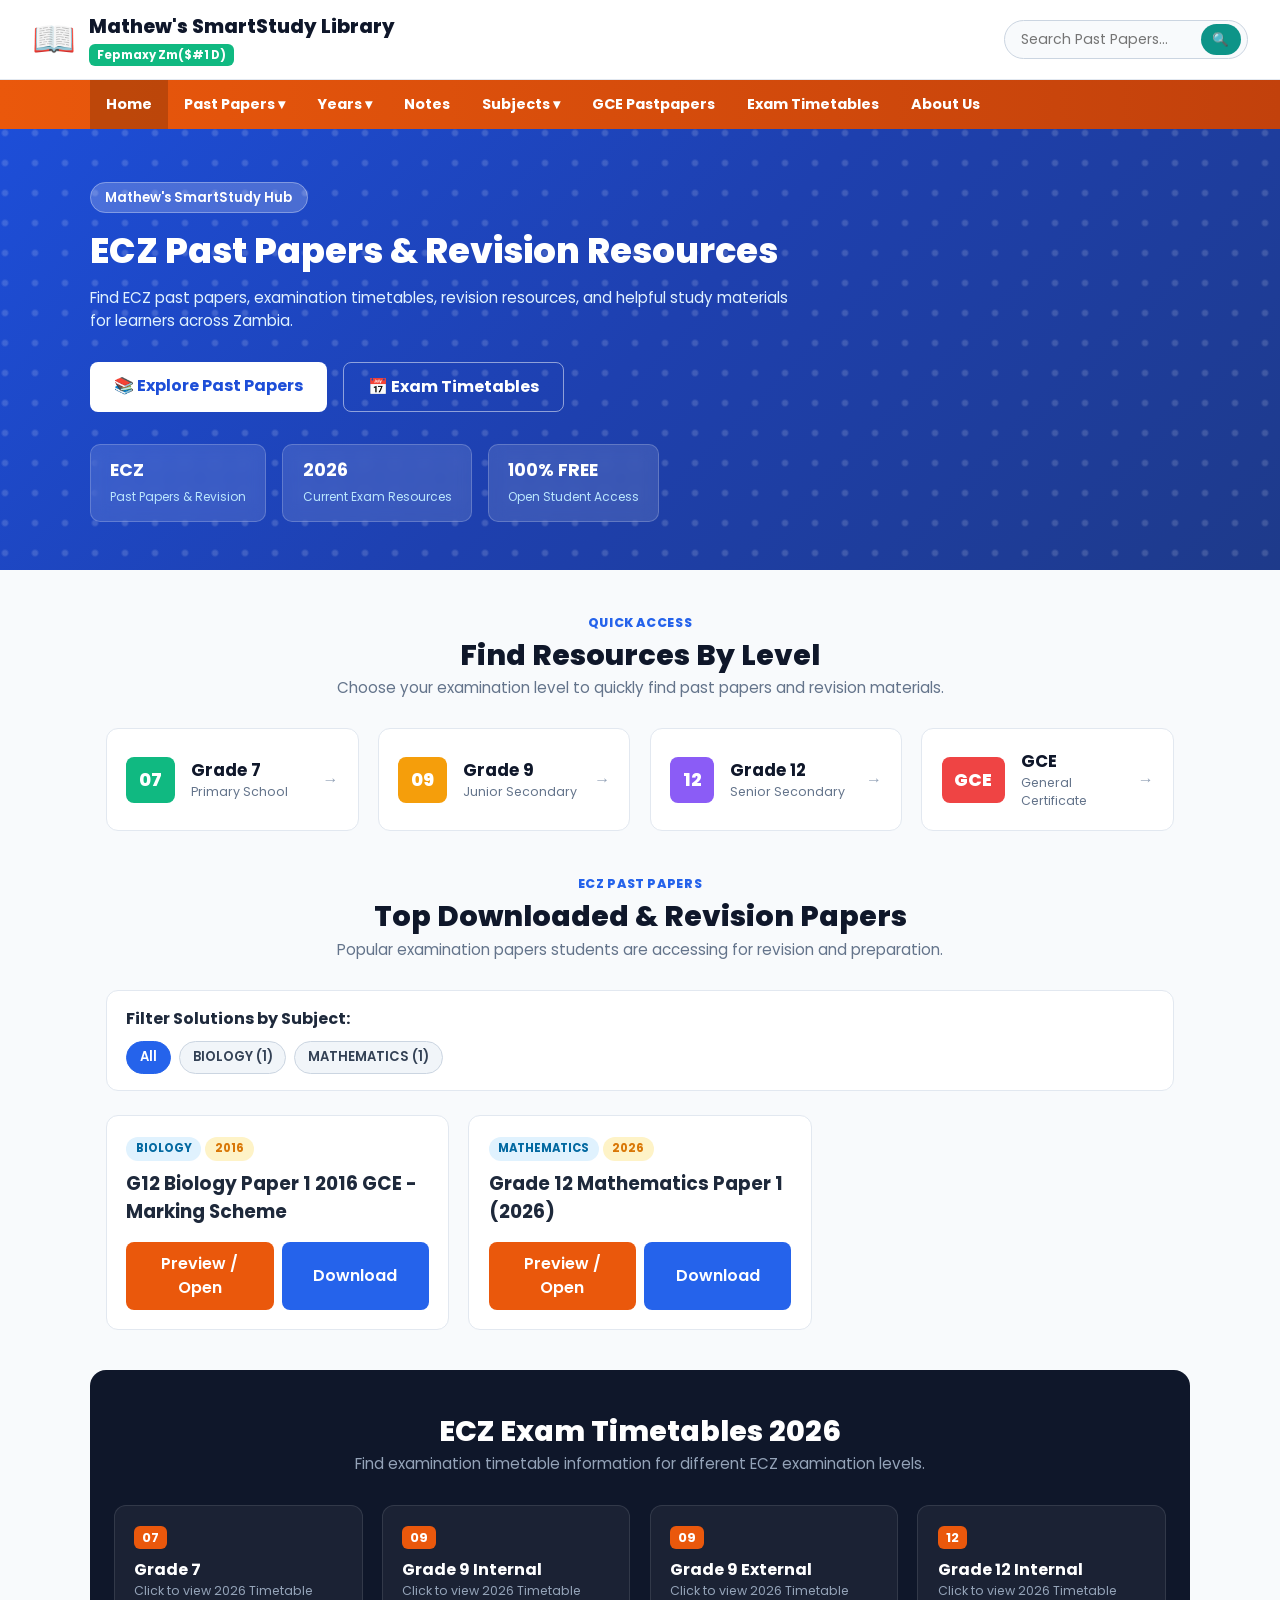
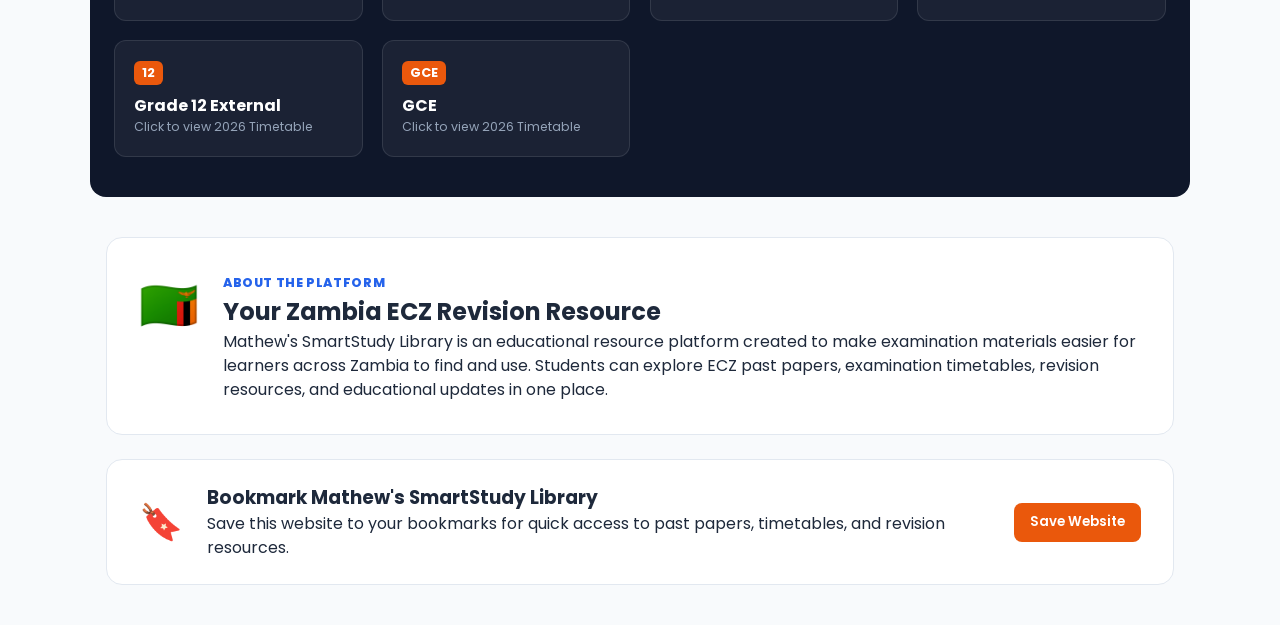
==== commit 5e83a645: "Update index.html" ====
--- a/index.html
+++ b/index.html
@@ -245,5 +245,7 @@
   </div>
 
   <script src="js/app.js"></script>
+  <script src="js/data.js"></script>
+<script src="js/app.js"></script>
 </body>
 </html>
